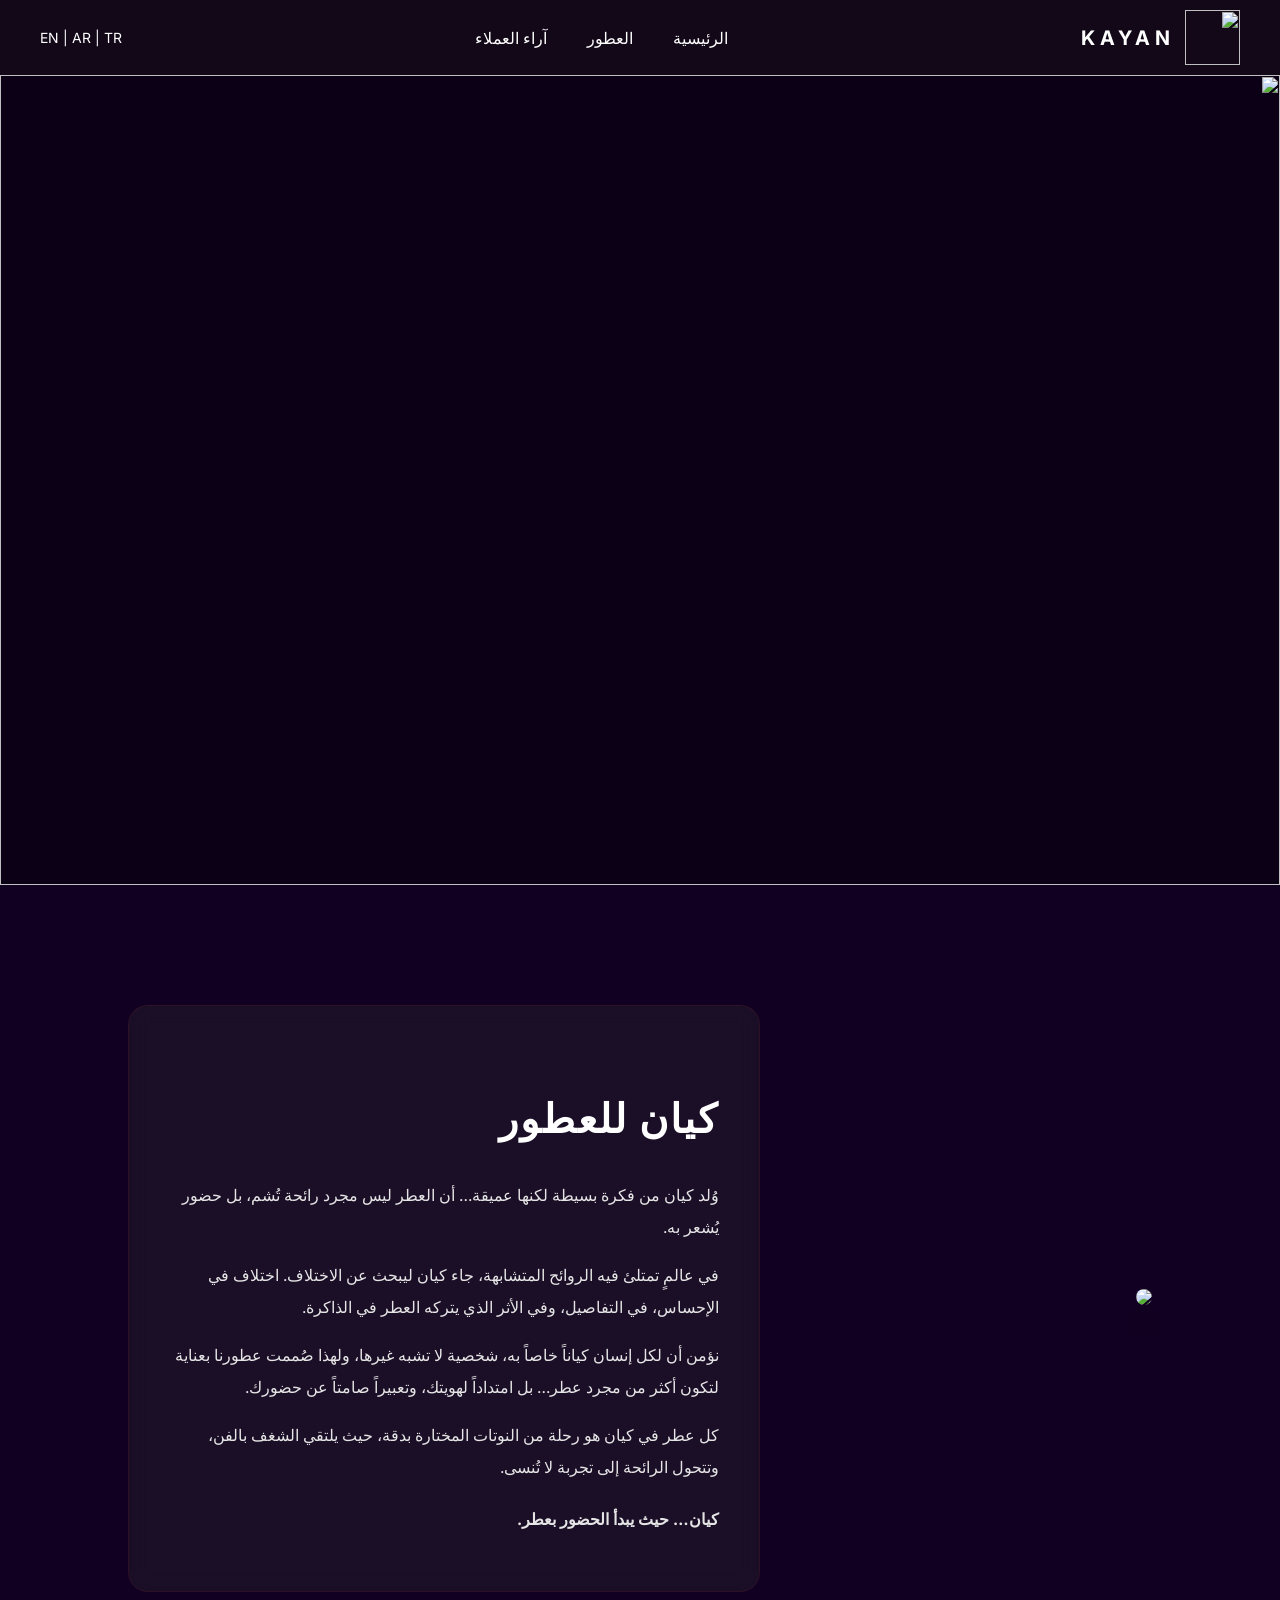
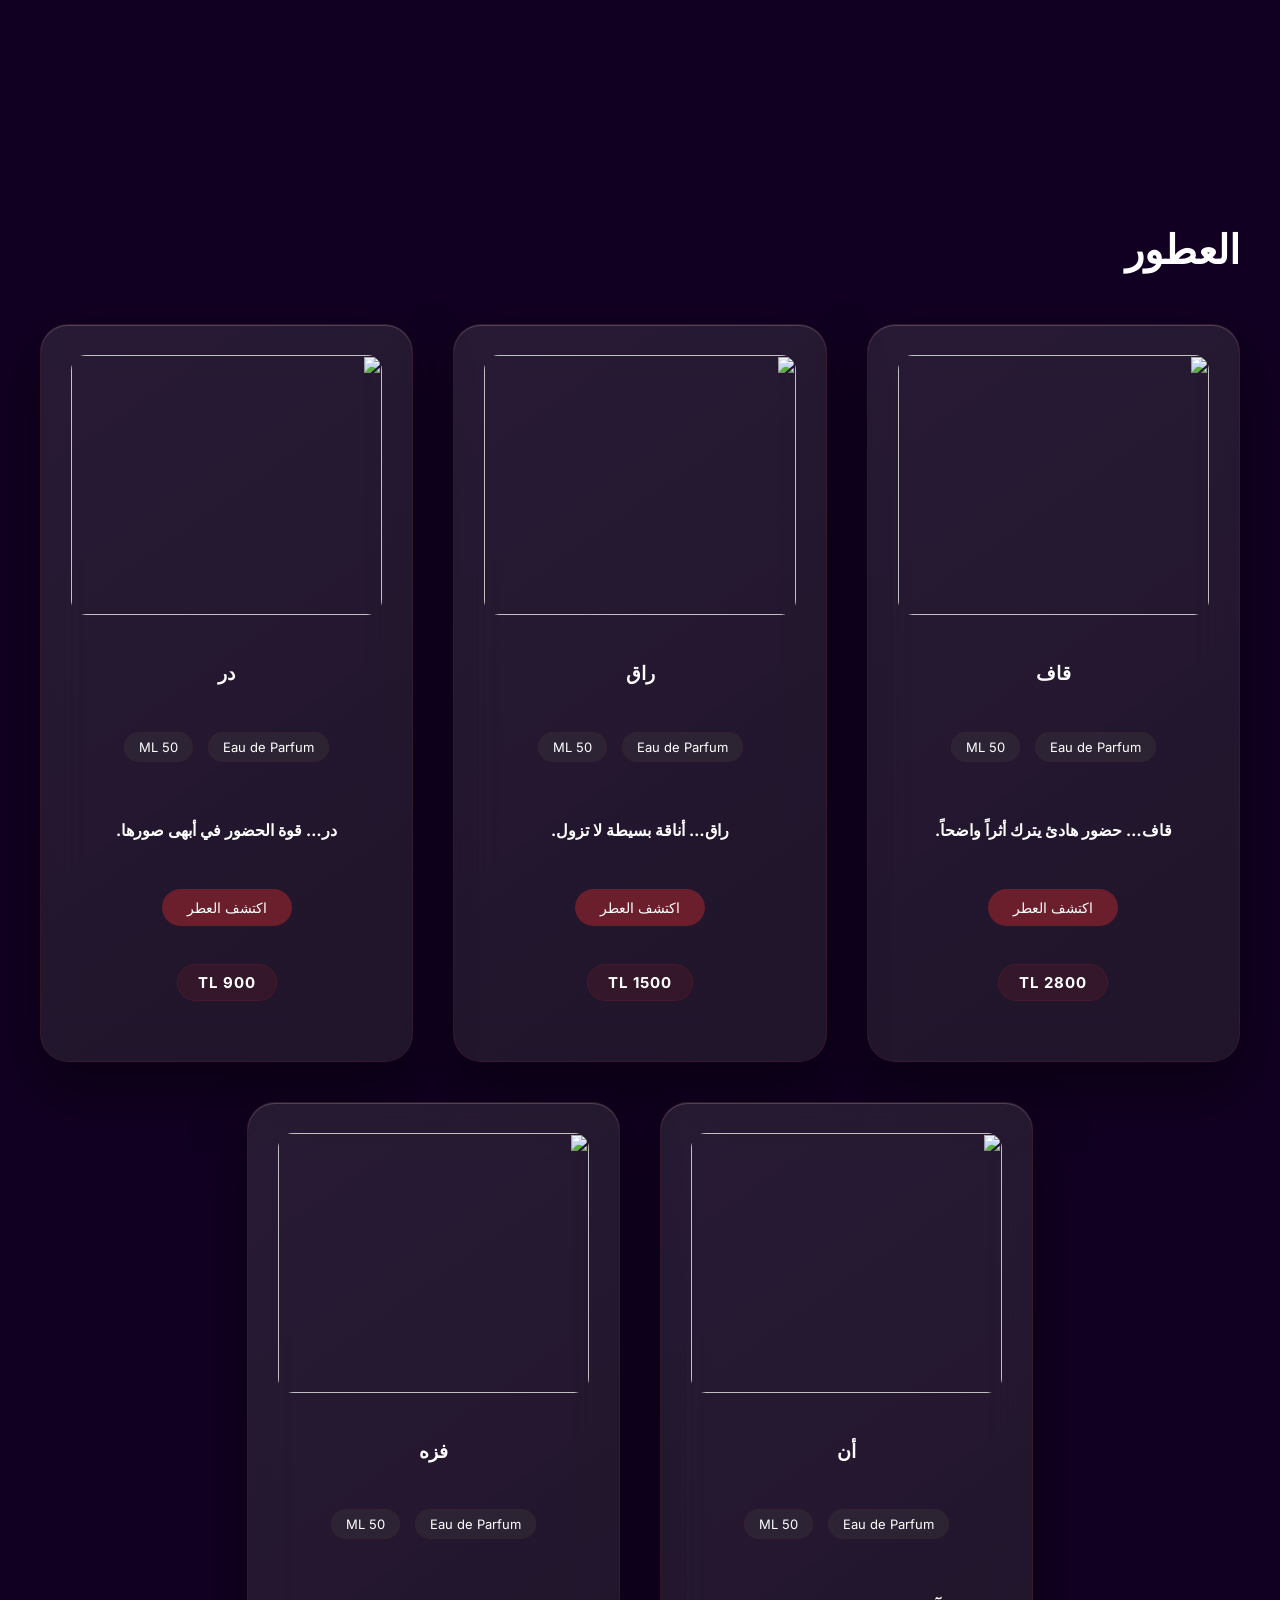
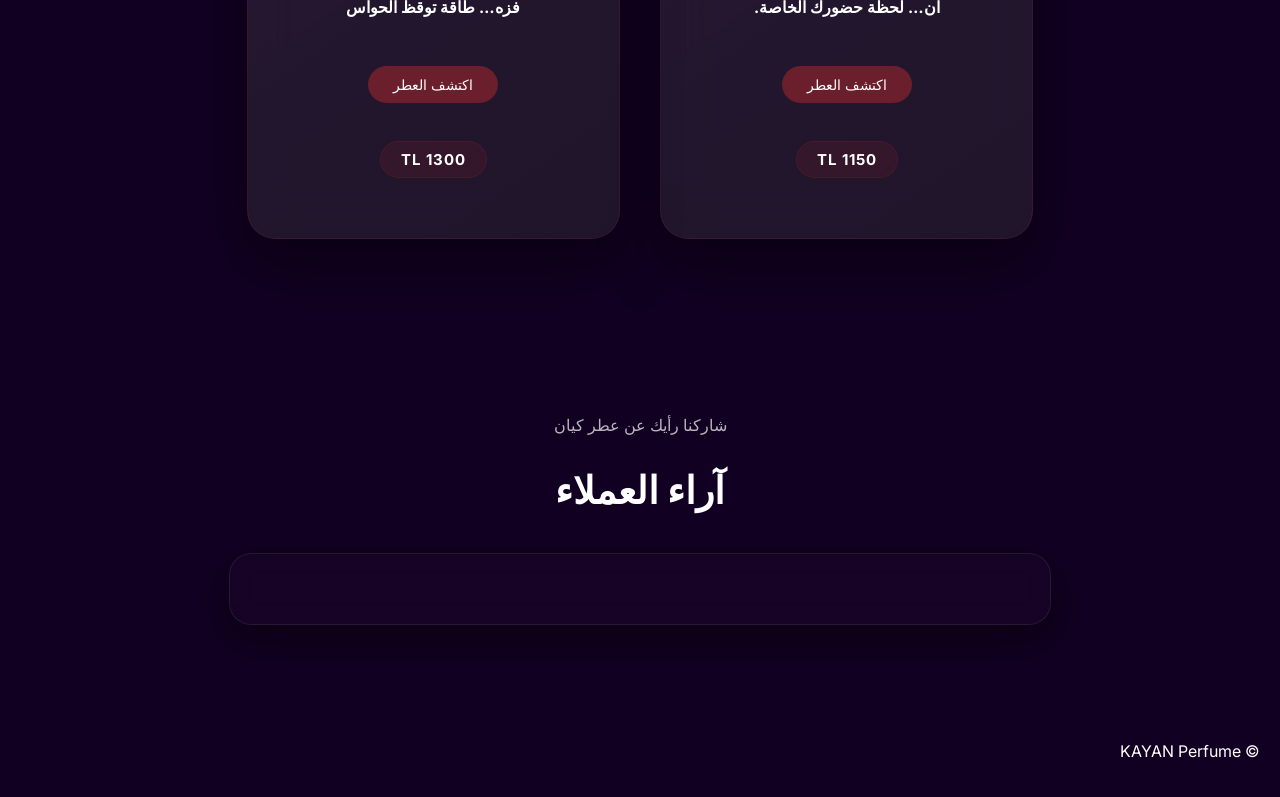
==== index.html @ c241ef5d "Add files via upload" ====
<!DOCTYPE html>
<html lang="ar">
<head>
  <meta charset="UTF-8">
  <title>KAYAN Perfume</title>

  <link rel="stylesheet" href="style.css">
</head>

<body>

  <!-- NAVBAR -->
  <nav class="navbar">
    <div class="logo">
      <img src="images/logo.png" class="logo-img">
      <span>KAYAN</span>
    </div>

    <ul class="nav-links">
      <li><a href="#" data-key="home">الرئيسية</a></li>
      <li><a href="#products" data-key="perfumes">العطور</a></li>
      <li><a href="#reviews" data-key="reviews">آراء العملاء</a></li>
    </ul>

    <div class="lang">
      <span onclick="setLang('en')">EN</span> |
      <span onclick="setLang('ar')">AR</span> |
      <span onclick="setLang('tr')">TR</span>
    </div>
  </nav>

  <!-- HERO -->
  <header class="hero">
    <img src="images/hero.jpg" class="hero-image">
  </header>

  <!-- ABOUT -->
  <section class="about">
    <div class="about-container">
      <div class="about-image">
        <img src="images/hero4.jpg">
      </div>

      <div class="about-text">
        <h2>كيان للعطور</h2>

        <p>
          وُلد كيان من فكرة بسيطة لكنها عميقة…
          أن العطر ليس مجرد رائحة تُشم، بل حضور يُشعر به.
        </p>

        <p>
          في عالمٍ تمتلئ فيه الروائح المتشابهة،
          جاء كيان ليبحث عن الاختلاف.
          اختلاف في الإحساس، في التفاصيل،
          وفي الأثر الذي يتركه العطر في الذاكرة.
        </p>

        <p>
          نؤمن أن لكل إنسان كياناً خاصاً به،
          شخصية لا تشبه غيرها،
          ولهذا صُممت عطورنا بعناية لتكون أكثر من مجرد عطر…
          بل امتداداً لهويتك، وتعبيراً صامتاً عن حضورك.
        </p>

        <p>
          كل عطر في كيان هو رحلة من النوتات المختارة بدقة،
          حيث يلتقي الشغف بالفن،
          وتتحول الرائحة إلى تجربة لا تُنسى.
        </p>

        <p class="about-quote">
          كيان… حيث يبدأ الحضور بعطر.
        </p>
      </div>
    </div>
  </section>

  <!-- PRODUCTS -->
  <section class="products" id="products">
    <h2 data-key="productsTitle">العطور</h2>

    <div class="product-grid">

      <div class="product-card">
        <img src="images/perfume2.jpg">
        <h3>قاف</h3>
      

        <div class="perfume-specs">
          <span>Eau de Parfum</span>
          <span>50 ML</span>
        </div>
        <p class="tagline">قاف… حضور هادئ يترك أثراً واضحاً.</p>
        <a href="qaf.html" class="perfume-btn">اكتشف العطر</a>
        <div class="price">2800 TL</div>
      </div>

      <div class="product-card">
        <img src="images/perfume1.jpg">
        <h3>راق</h3>

        <div class="perfume-specs">
          <span>Eau de Parfum</span>
          <span>50 ML</span>
        </div>
        <p class="tagline">راق… أناقة بسيطة لا تزول.</p>
        <a href="raq.html" class="perfume-btn">اكتشف العطر</a>
        <div class="price">1500 TL</div>
      </div>

      <div class="product-card">
        <img src="images/dur.jpg">
        <h3>در</h3>
       

        <div class="perfume-specs">
          <span>Eau de Parfum</span>
          <span>50 ML</span>
        </div>

        <p class="tagline">در… قوة الحضور في أبهى صورها.</p>
        <a href="dur.html" class="perfume-btn">اكتشف العطر</a>
        <div class="price">900 TL</div>
      </div>

      <div class="product-card">
        <img src="images/AN.jpg">
        <h3>أن</h3>
        

        <div class="perfume-specs">
          <span>Eau de Parfum</span>
          <span>50 ML</span>
        </div>
        <p class="tagline">آن… لحظة حضورك الخاصة.</p>
        <a href="an.html" class="perfume-btn">اكتشف العطر</a>
        <div class="price">1150 TL</div>
      </div>

      <div class="product-card">
        <img src="images/faz.jpg">
        <h3>فزه</h3>
        

        <div class="perfume-specs">
          <span>Eau de Parfum</span>
          <span>50 ML</span>
        </div>
        <p class="tagline">فزه… طاقة توقظ الحواس</p>
        <a href="fazh.html" class="perfume-btn">اكتشف العطر</a>
        <div class="price">1300 TL</div>
      </div>

    </div>
  </section>

  <!-- REVIEWS -->
  <section class="reviews" id="reviews">
    <p style="opacity:0.7;">شاركنا رأيك عن عطر كيان</p>
    <h2 data-key="reviewsTitle">آراء العملاء</h2>

    <div id="cusdis_thread"
      data-host="https://cusdis.com"
      data-app-id="c2458de2-b516-40a4-8d03-b02d24ebe432"
      data-page-id="kayan"
      data-page-url="kayan-perfume"
      data-page-title="KAYAN Perfume"
      data-theme="dark">
    </div>
  </section>

  <!-- FOOTER -->
  <footer>
    <p>© KAYAN Perfume</p>
  </footer>

  <script async defer src="https://cusdis.com/js/cusdis.es.js"></script>
  <script src="script.js"></script>
</body>
</html>
---- style.css ----
@import url('https://fonts.googleapis.com/css2?family=Cormorant+Garamond:wght@400;600&family=Inter:wght@300;400&display=swap');
html{
direction:rtl;
}



body{
margin:0;
font-family:'Inter',sans-serif;
background:#120022;
color:white;
/* margin:0;
font-family:'Inter',sans-serif;
background:#120022;
text-align:center;
position:relative;
z-index:1;
background: linear-gradient(180deg,#0a0014,#120022);
color:white; */
}




/* SECTION */

section{
padding:120px 0;
}

/* HERO */

.hero{
  width:100%;
  height:90vh;
  overflow:hidden;
  position:relative;
}

.hero-image{
width:100%;
height:100%;
object-fit:cover;
display:block;
position:relative;
z-index:0;
}


.hero::before{
content:"";
position:absolute;
top:0;
left:0;
width:100%;
height:100%;
background:rgba(0,0,0,0.35);
z-index:1;
pointer-events:none;
}

.hero *{
position:relative;
z-index:2;
}

.hero h1{
font-size:70px;
letter-spacing:8px;
text-shadow:0 0 30px rgba(255,255,255,0.3);
}




.hero-text{

position:absolute;

top:50%;
left:50%;

transform:translate(-50%,-50%);

text-align:center;

color:white;

z-index:5;

background:rgba(0,0,0,0.3);

padding:30px 40px;

border-radius:10px;

}




.about-image img{
filter: brightness(1);
opacity:1;
}

/* BUTTON */

.order-btn{

display:block;

width:100%;

margin-top:30px;

padding:16px 0;

background:#6b1e2b;

color:white;

text-decoration:none;

text-align:center;

font-size:14px;

letter-spacing:2px;

border:none;

border-radius:4px;

transition:0.3s;

}

.order-btn:hover{

background:#8b2d3c;

}


/* NAVBAR */

.navbar{
display:flex;
justify-content:space-between;
align-items:center;
padding:10px 40px;
background:#120818;
}

.logo{
display:flex;
align-items:center;
gap:10px;
font-size:20px;
letter-spacing:5px;
font-weight:bold;
}

.logo-img{
width:55px;
height:55px;
object-fit:contain;
animation: logoGlow 3s ease-in-out infinite;
}

@keyframes logoGlow{
0%{filter: drop-shadow(0 0 5px rgba(255,255,255,0.3));}
50%{filter: drop-shadow(0 0 20px rgba(255,255,255,0.9));}
100%{filter: drop-shadow(0 0 5px rgba(255,255,255,0.3));}
}

.logo-img:hover{
transform:scale(1.1);
filter: drop-shadow(0 0 15px rgba(255,255,255,0.9));
}

.nav-links{
display:flex;
gap:40px;
list-style:none;
margin:0;
padding:0;
flex:1;
justify-content:center;
}

.nav-links a{
text-decoration:none;
color:white;
transition:0.3s;
}

.nav-links a:hover{
color:#8b2d3c;
}

.lang{
color:white;
font-size:14px;
cursor:pointer;
}

/* PRODUCTS */

.products{
padding:80px 40px;
background:#120022;
}

.products h2{
font-size:40px;
margin-bottom:50px;
}

.product-grid{
display:grid;
grid-template-columns: repeat(6, 1fr);
gap:40px;
max-width:1200px;
margin:auto;
align-items:start;
}

.product-card:nth-child(1){
grid-column: 1 / span 2;
}

.product-card:nth-child(2){
grid-column: 3 / span 2;
}

.product-card:nth-child(3){
grid-column: 5 / span 2;
}

.product-card:nth-child(4){
grid-column: 2 / span 2;
}

.product-card:nth-child(5){
grid-column: 4 / span 2;
}



/* FOR MOBILE PHONES */


@media (max-width: 992px){
.product-grid{
grid-template-columns: repeat(2, 1fr);
}

.product-card:nth-child(1),
.product-card:nth-child(2),
.product-card:nth-child(3),
.product-card:nth-child(4),
.product-card:nth-child(5){
grid-column: auto;
}
}

@media (max-width: 600px){
.product-grid{
grid-template-columns: 1fr;
}
}




.product-card{
background: linear-gradient(
145deg,
rgba(130,130,130,0.20),
rgba(60,60,60,0.34)
);
backdrop-filter: blur(25px);
border:1px solid rgba(107,30,43,0.28);
padding:30px;
border-radius:28px;
text-align:center;
transition:0.4s;
display:flex;
flex-direction:column;
align-items:center;
justify-content:space-between;
gap:18px;
min-height:620px;
box-shadow: 
0 25px 60px rgba(0,0,0,0.45),
inset 0 1px 0 rgba(255,255,255,0.18);
}

.product-card img{
width:100%;
height:260px;
object-fit:cover;
border-radius:15px;
margin-bottom:10px;
transition:0.4s;
}

.product-card:hover{
transform:translateY(-10px) scale(1.02);
box-shadow:
0 20px 40px rgba(0,0,0,0.6),
0 0 30px rgba(107,30,43,0.20);
}

.product-card:hover img{
transform:scale(1.05);
}

/* NOTES */

.notes{
text-align:right;
font-size:14px;
line-height:1.8;
opacity:0.9;
margin-top:10px;
width:100%;
}

.description{
text-align:right;
font-size:14px;
line-height:1.8;
opacity:0.85;
margin-top:10px;
width:100%;
}

/* PERFUME PAGE */

.perfume-text{

max-width:520px;

text-align:right;

background:#3a3a3a;

padding:50px;

border-radius:12px;

border:1px solid rgba(255,255,255,0.05);

}

.perfume-text h1{
font-family:'Cormorant Garamond',serif;
font-size:42px;
letter-spacing:2px;
}



.perfume-page{
display:flex;
align-items:center;
justify-content:center;
gap:80px;
padding:100px 10%;
flex-wrap:wrap;
}

.perfume-image{
width:320px;
border-radius:20px;
}

.perfume-info{
max-width:500px;
text-align:right;
}

.perfume-details{

background: rgba(40,40,40,0.35);

backdrop-filter: blur(10px);

padding:40px;

border-radius:20px;

border:1px solid rgba(255,255,255,0.08);

}

/* NOTES SECTION */

.notes-section{
padding:80px 40px;
background:#120818;
}

.notes-section h2{
font-size:40px;
margin-bottom:50px;
}

.notes-container{
display:flex;
gap:40px;
justify-content:center;
flex-wrap:wrap;
}

.note-card{
background:#1b0c24;
padding:30px;
border-radius:20px;
width:420px;
text-align:right;
line-height:1.8;
box-shadow:0 20px 40px rgba(0,0,0,0.6);
}

.note-card h3{
font-size:28px;
margin-bottom:20px;
}

/* REVIEWS */

.reviews{
padding:80px 40px;
background:#120022;
text-align:center;
}

.reviews h2{
font-size:38px;
margin-bottom:40px;
}




/* صندوق التعليقات */
#cusdis_thread{
max-width:750px;
margin:auto;
background:rgba(25,5,40,0.65);
padding:35px;
border-radius:22px;
border:1px solid rgba(255,255,255,0.08);
box-shadow:0 15px 40px rgba(0,0,0,0.45);
backdrop-filter:blur(12px);
}

/* الاسم */
.cusdis-comment-author{
font-weight:600;
color:#ffffff;
font-size:16px;
}

/* نص التعليق */
.cusdis-comment-content{
color:#e8dff5;
line-height:1.7;
}

/* حقل الكتابة */
#cusdis_thread input,
#cusdis_thread textarea{
background:rgba(0,0,0,0.35) !important;
color:white !important;
border:1px solid rgba(255,255,255,0.15) !important;
border-radius:10px !important;
padding:12px !important;
}

/* زر التعليق */
#cusdis_thread button{
background:#6b1e2b !important;
color:white !important;
border:none !important;
border-radius:12px !important;
padding:10px 20px !important;
transition:0.3s;
}

#cusdis_thread button:hover{
background:#8b2d3c !important;
}


/* REVIEW CARDS */

.cusdis-comment{
background: rgba(25,5,40,0.65) !important;
border:1px solid rgba(255,255,255,0.08) !important;
border-radius:18px !important;
padding:18px !important;
margin-bottom:16px !important;
box-shadow:0 10px 25px rgba(0,0,0,0.35) !important;
transition:0.3s;
}

.cusdis-comment:hover{
transform:translateY(-3px);
box-shadow:0 18px 35px rgba(0,0,0,0.45);
}

.cusdis-comment-author{
font-weight:600 !important;
color:#ffffff !important;
font-size:16px !important;
margin-bottom:6px;
}

.cusdis-comment-content{
color:#e9e2f2 !important;
line-height:1.6;
font-size:15px;
}

#cusdis_thread{
max-width:750px;
margin:auto;
}

.cusdis-comment-content{
color:#e9e2f2 !important;
line-height:1.6;
font-size:15px;
}

/* النجوم */
.cusdis-comment-content::first-line{
color:#ffd700;
font-size:18px;
letter-spacing:2px;
}


.cusdis-comment{
background:rgba(25,5,40,0.65) !important;
border-radius:18px !important;
padding:18px !important;
margin-bottom:16px !important;
box-shadow:0 10px 25px rgba(0,0,0,0.35) !important;
}

.cusdis-comment:hover{
transform:translateY(-3px);
}
/* FOOTER */

footer{
padding:20px;
background:#120022;
}




.perfume-btn{

display:inline-block;
margin-top:15px;
padding:10px 25px;

background:#6b1e2b;
color:white;

text-decoration:none;
border-radius:25px;

font-size:14px;
transition:0.3s;

}

.perfume-btn:hover{

background:#8b2d3c;
transform:scale(1.05);

}



:root{

--main-purple:#4b1d63;
--dark-purple:#2a0c3b;

--burgundy:#6b1e2b;
--soft-burgundy:#8b2d3c;

--dark-gray:#3a3a3a;
--light-gray:#9a9a9a;

}


body::before{

content:"";
position:fixed;

top:0;
left:0;
width:100%;
height:100%;

background-image:url("images/pattern.png");
background-size:350px;
background-repeat:repeat;

opacity:0.04;

pointer-events:none;
z-index:0;

}


/* PERFUMES SEPRATED PAGE : */

.perfume-page{
padding:80px 10%;
}

.perfume-container{
display:flex;
align-items:center;
justify-content:space-between;
gap:60px;

background: linear-gradient(
145deg,
rgba(95,95,95,0.20),
rgba(35,35,35,0.36)
);
backdrop-filter: blur(20px);
border: 1px solid rgba(107,30,43,0.24);
border-radius: 28px;
padding: 40px;
box-shadow: 0 30px 80px rgba(0,0,0,0.55);
}

.perfume-text{
max-width:500px;
}

.perfume-text h1{

font-size:42px;

margin-bottom:10px;

letter-spacing:2px;
}

.perfume-text h3{
margin-top:20px;
color:#e6e6e6;
}

.perfume-text ul{
line-height:2;
color:#cfcfcf;
}

.perfume-text p{
line-height:1.9;

color:#d7d7d7;
}

.tagline{
margin-top:15px;
font-weight:bold;
}

.perfume-image-box img{
width:350px;
border-radius:20px;
box-shadow:0 20px 40px rgba(0,0,0,0.6);
}





.perfume-text{

background: rgba(58,58,58,0.32);

padding:40px;

border-radius:20px;

border:1px solid rgba(107,30,43,0.22);

backdrop-filter: blur(10px);

}








/* ABOUT SECTION  */


.about{

padding:120px 10%;
background:#120022;

}

.about-container{

display:flex;
align-items:center;
justify-content:space-between;

gap:80px;

flex-wrap:wrap;

}

.about-image img{

width:350px;

border-radius:20px;

box-shadow:0 25px 50px rgba(0,0,0,0.7);

}

.about-text{

max-width:550px;

text-align:right;

line-height:2;

background:rgba(58,58,58,0.24);

padding:40px;

border-radius:20px;

border:1px solid rgba(107,30,43,0.22);

backdrop-filter:blur(10px);

}

.about-text h2{

font-size:40px;

margin-bottom:20px;

letter-spacing:2px;

}

.about-text p{

color:#e5e5e5;

font-size:16px;

}

.about-quote{

margin-top:20px;

font-weight:bold;

font-size:18px;

color:#8b2d3c;

}

.about-image img{
transition:0.5s;
}

.about-image img:hover{
transform:scale(1.05);
}



/* edu perfumes */


.perfume-specs{

display:flex;

gap:15px;

margin:10px 0 25px 0;

}

.perfume-specs span{

background:rgba(60,60,60,0.35);

padding:6px 14px;

border-radius:20px;

font-size:13px;

border:1px solid rgba(107,30,43,0.18);

}

.price{

font-size:24px;

margin:15px 0 30px 0;

font-weight:bold;

color:#e6e6e6;

letter-spacing:2px;

}




/* inside the pages for the two perfumes */

.perfume-meta{

display:flex;
gap:10px;
margin:10px 0;

}

.perfume-meta span{

background:rgba(70,70,70,0.35);

padding:6px 14px;

border-radius:20px;

font-size:12px;

border:1px solid rgba(107,30,43,0.18);

}

.price{
font-size:15px;
font-weight:bold;
margin-top:20px;
letter-spacing:1px;

background:rgba(107,30,43,0.25);
border:1px solid rgba(107,30,43,0.35);

display:inline-block;
padding:8px 20px;
border-radius:25px;

color:white;
}
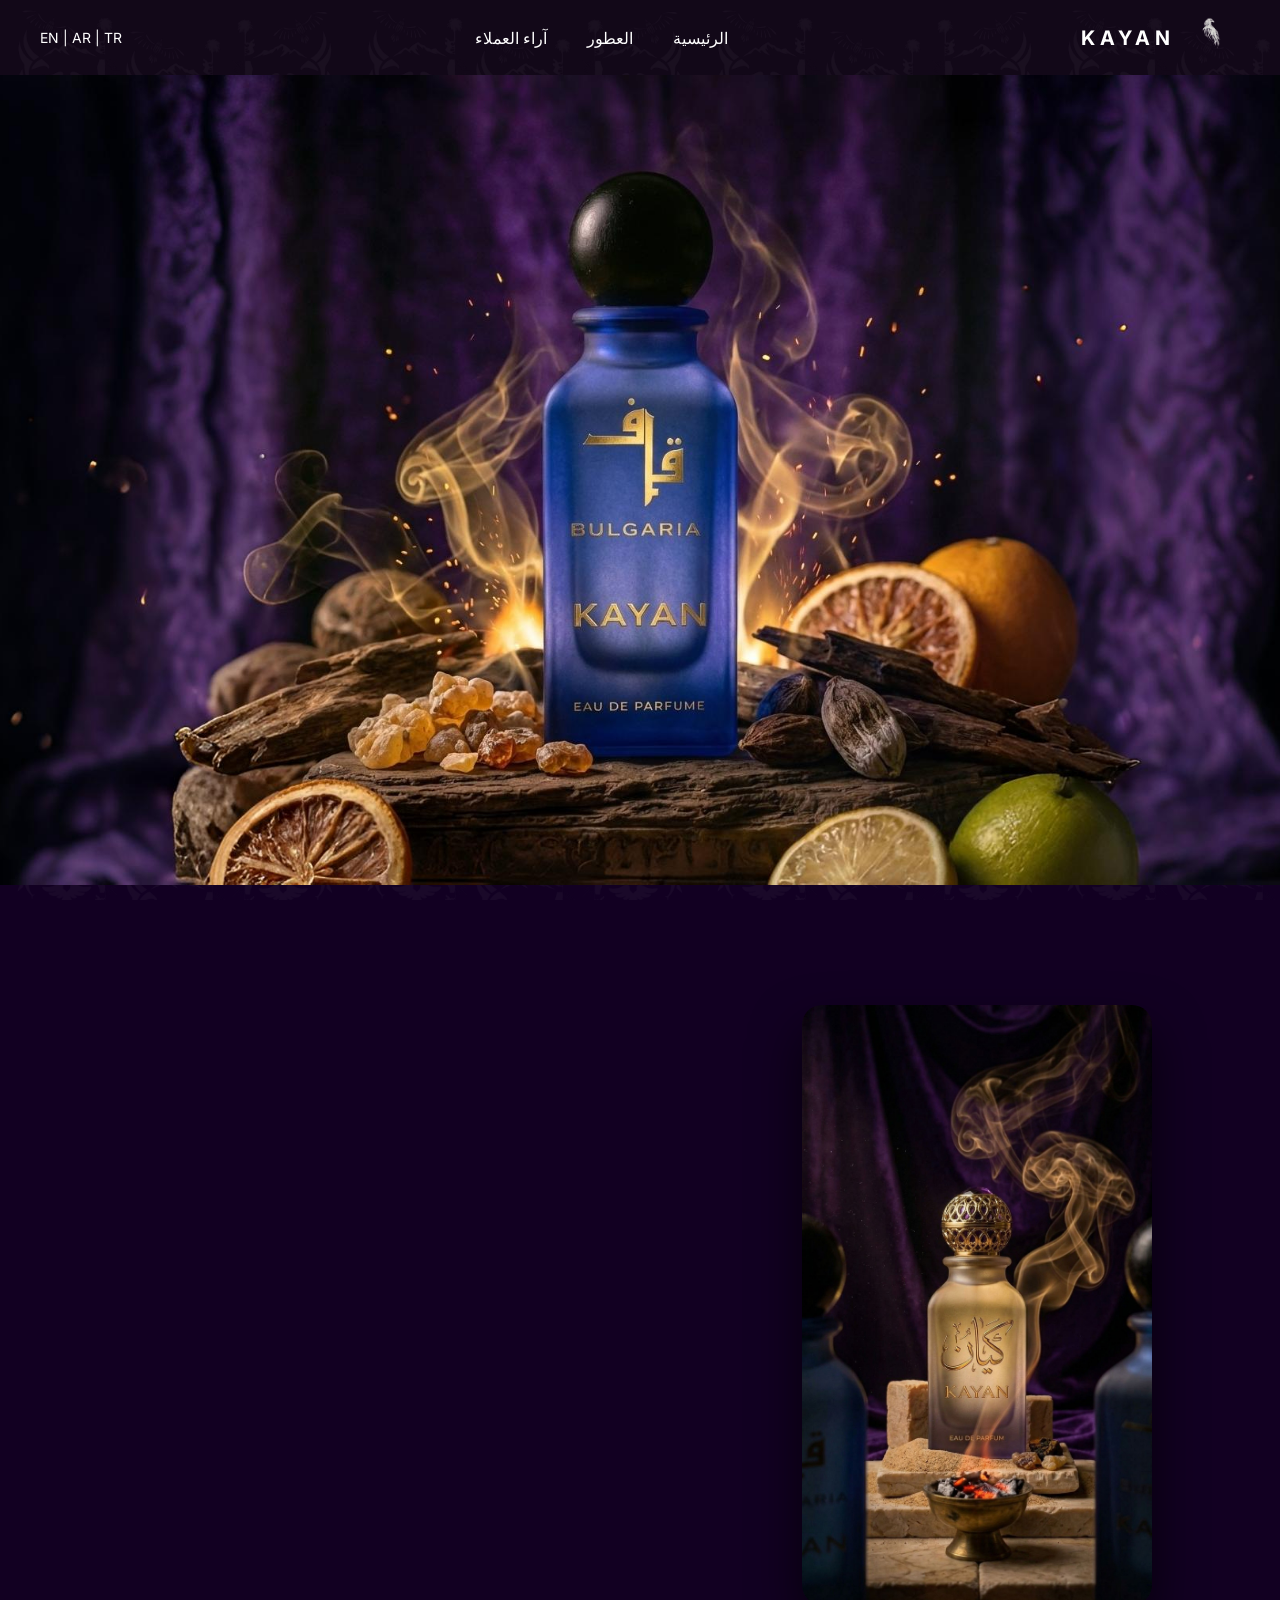
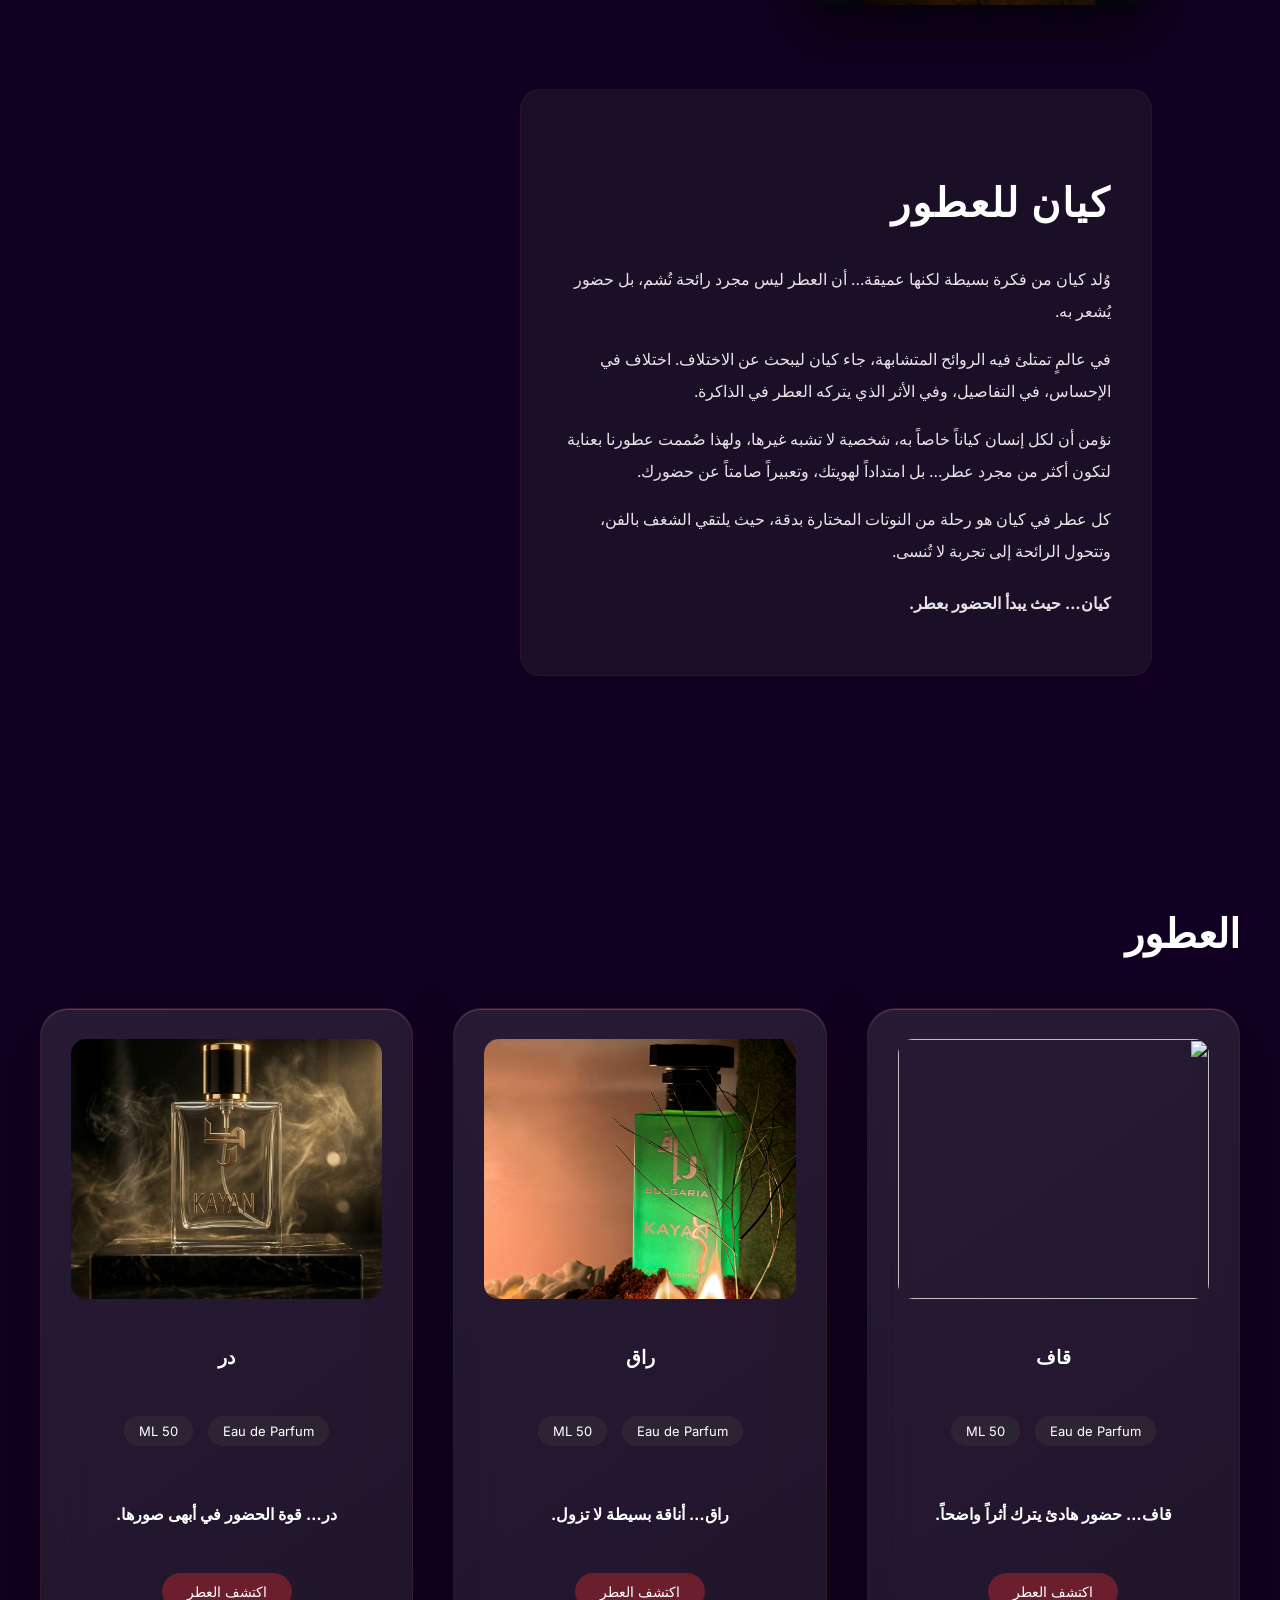
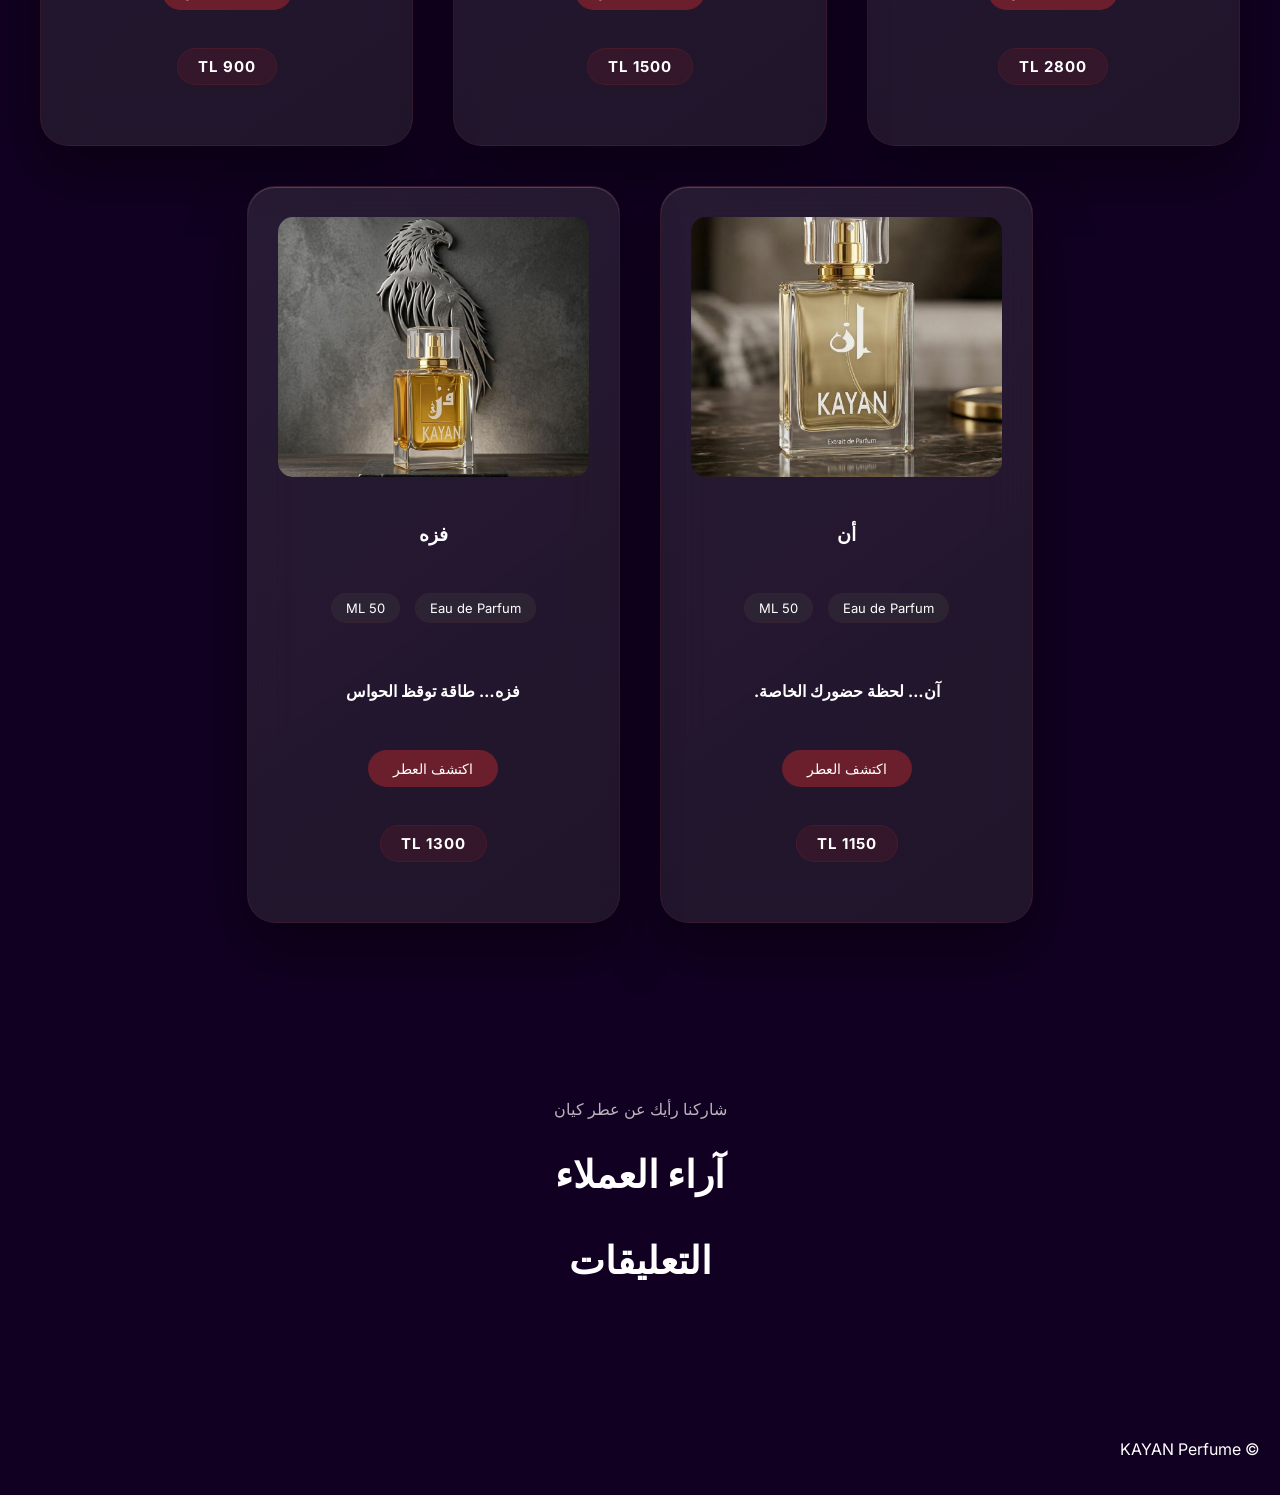
==== commit 5677c50f: "Update index.html add comments system" ====
--- a/index.html
+++ b/index.html
@@ -160,14 +160,23 @@
     <p style="opacity:0.7;">شاركنا رأيك عن عطر كيان</p>
     <h2 data-key="reviewsTitle">آراء العملاء</h2>
 
-    <div id="cusdis_thread"
-      data-host="https://cusdis.com"
-      data-app-id="c2458de2-b516-40a4-8d03-b02d24ebe432"
-      data-page-id="kayan"
-      data-page-url="kayan-perfume"
-      data-page-title="KAYAN Perfume"
-      data-theme="dark">
-    </div>
+ <h2>التعليقات</h2>
+
+<script src="https://giscus.app/client.js"
+        data-repo="yasminyasir1/kayan-perfume"
+        data-repo-id="R_kgDORlpjHg"
+        data-category="General"
+        data-category-id="DIC_kwDORlpjHs4C4Q-v"
+        data-mapping="pathname"
+        data-strict="0"
+        data-reactions-enabled="1"
+        data-emit-metadata="0"
+        data-input-position="bottom"
+        data-theme="dark"
+        data-lang="ar"
+        crossorigin="anonymous"
+        async>
+</script>
   </section>
 
   <!-- FOOTER -->
@@ -178,4 +187,5 @@
   <script async defer src="https://cusdis.com/js/cusdis.es.js"></script>
   <script src="script.js"></script>
 </body>
-</html>+
+</html>
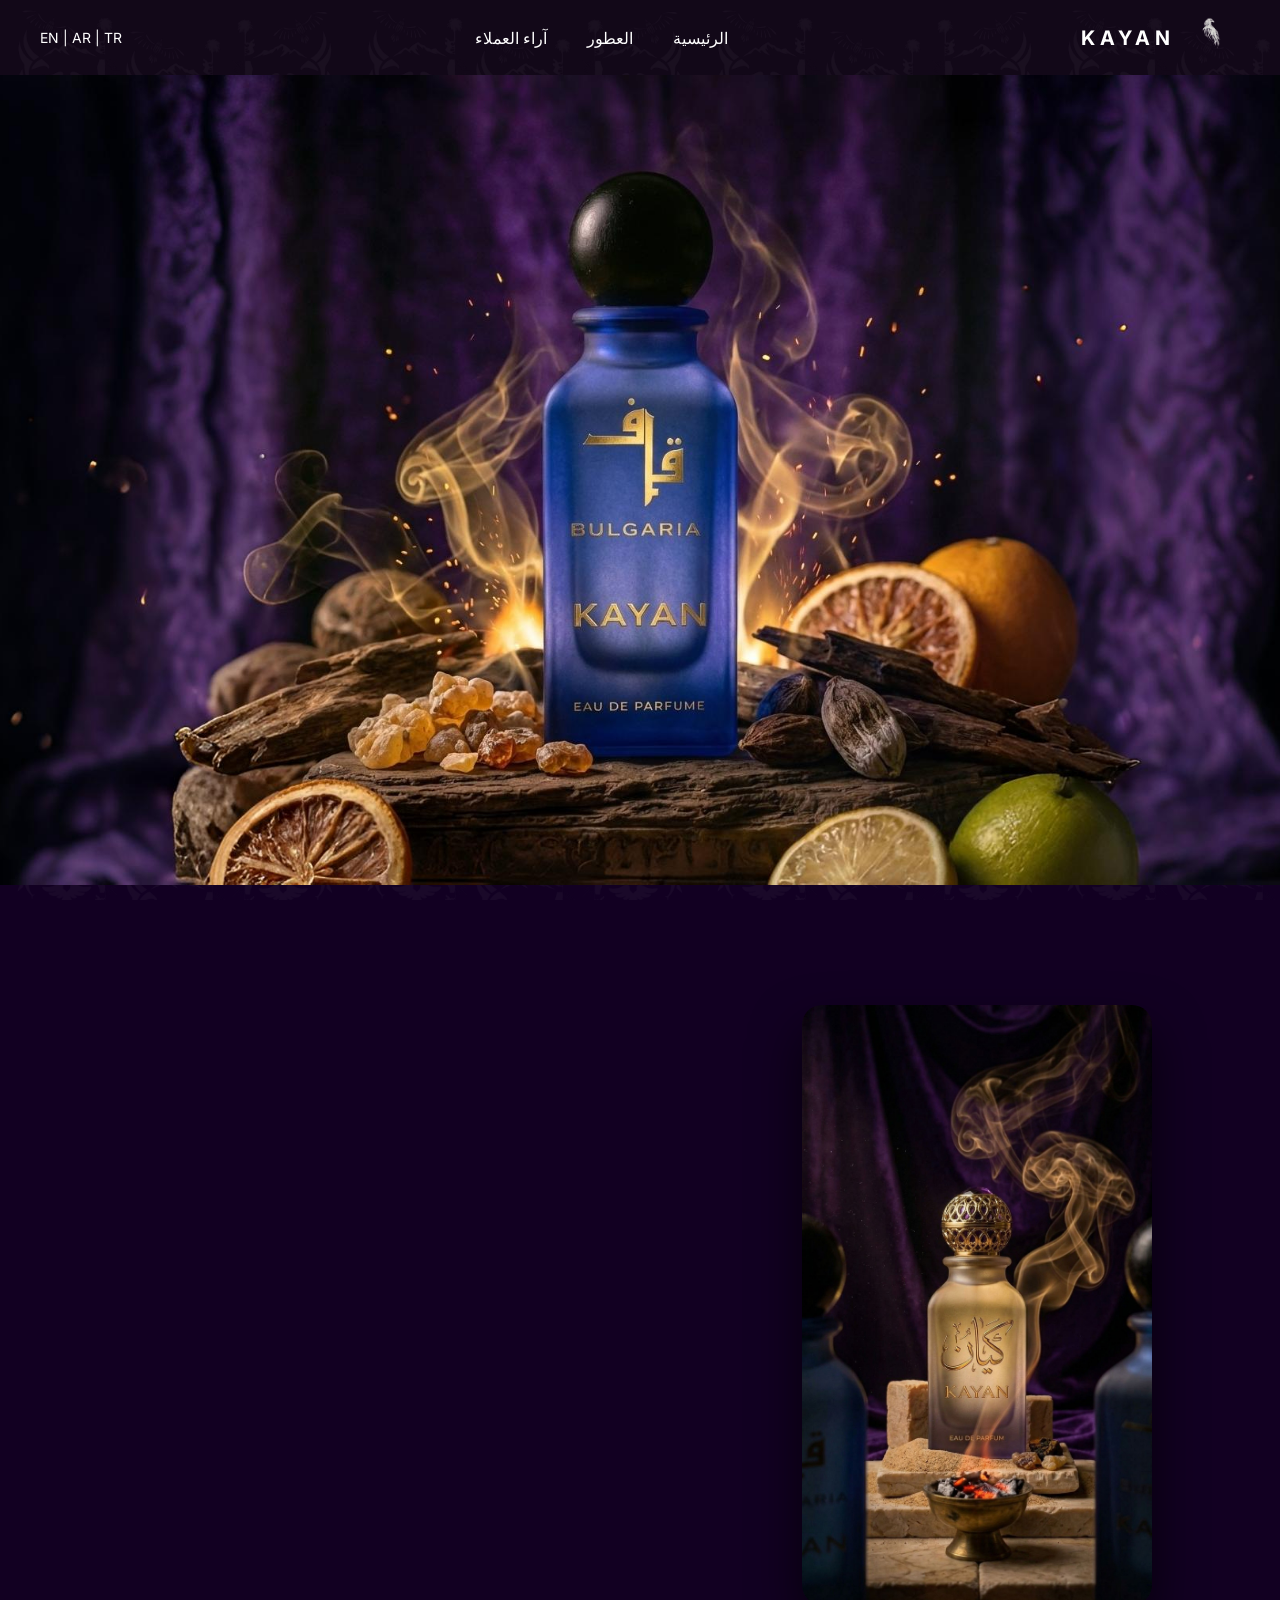
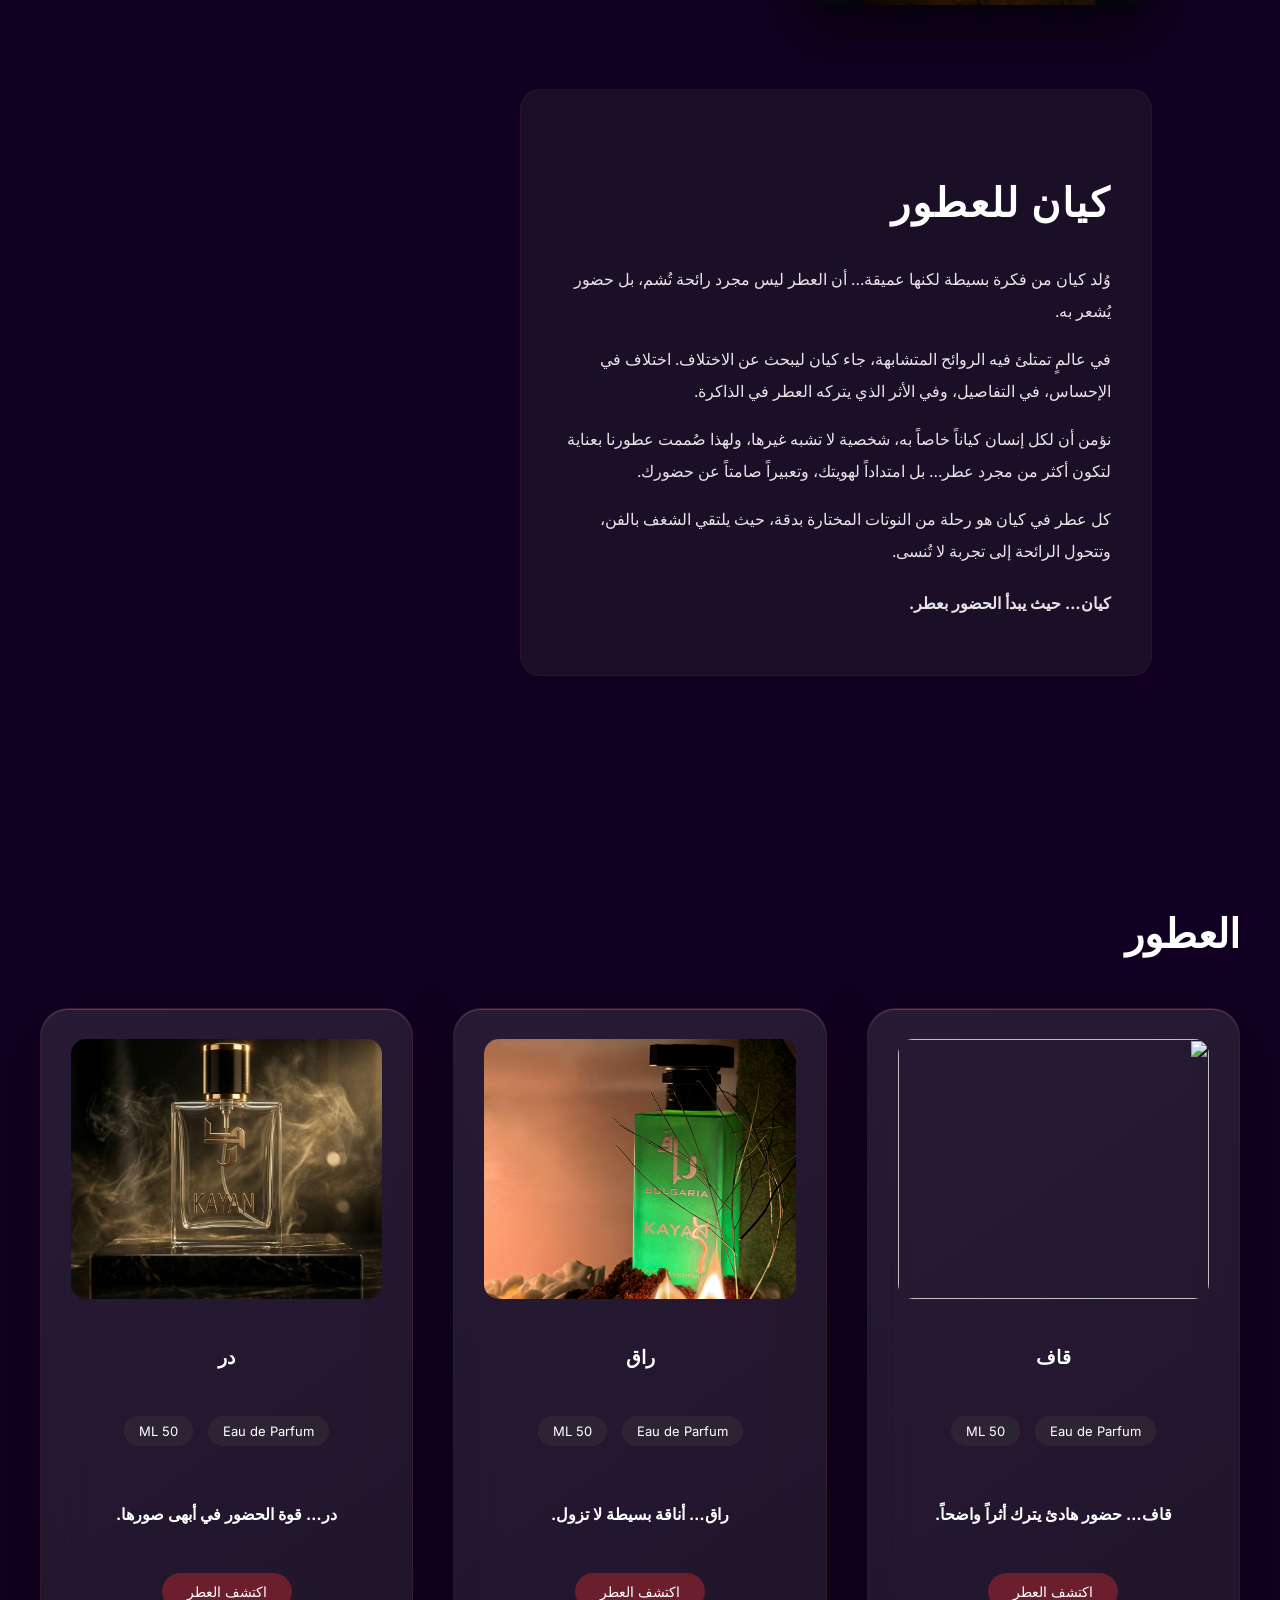
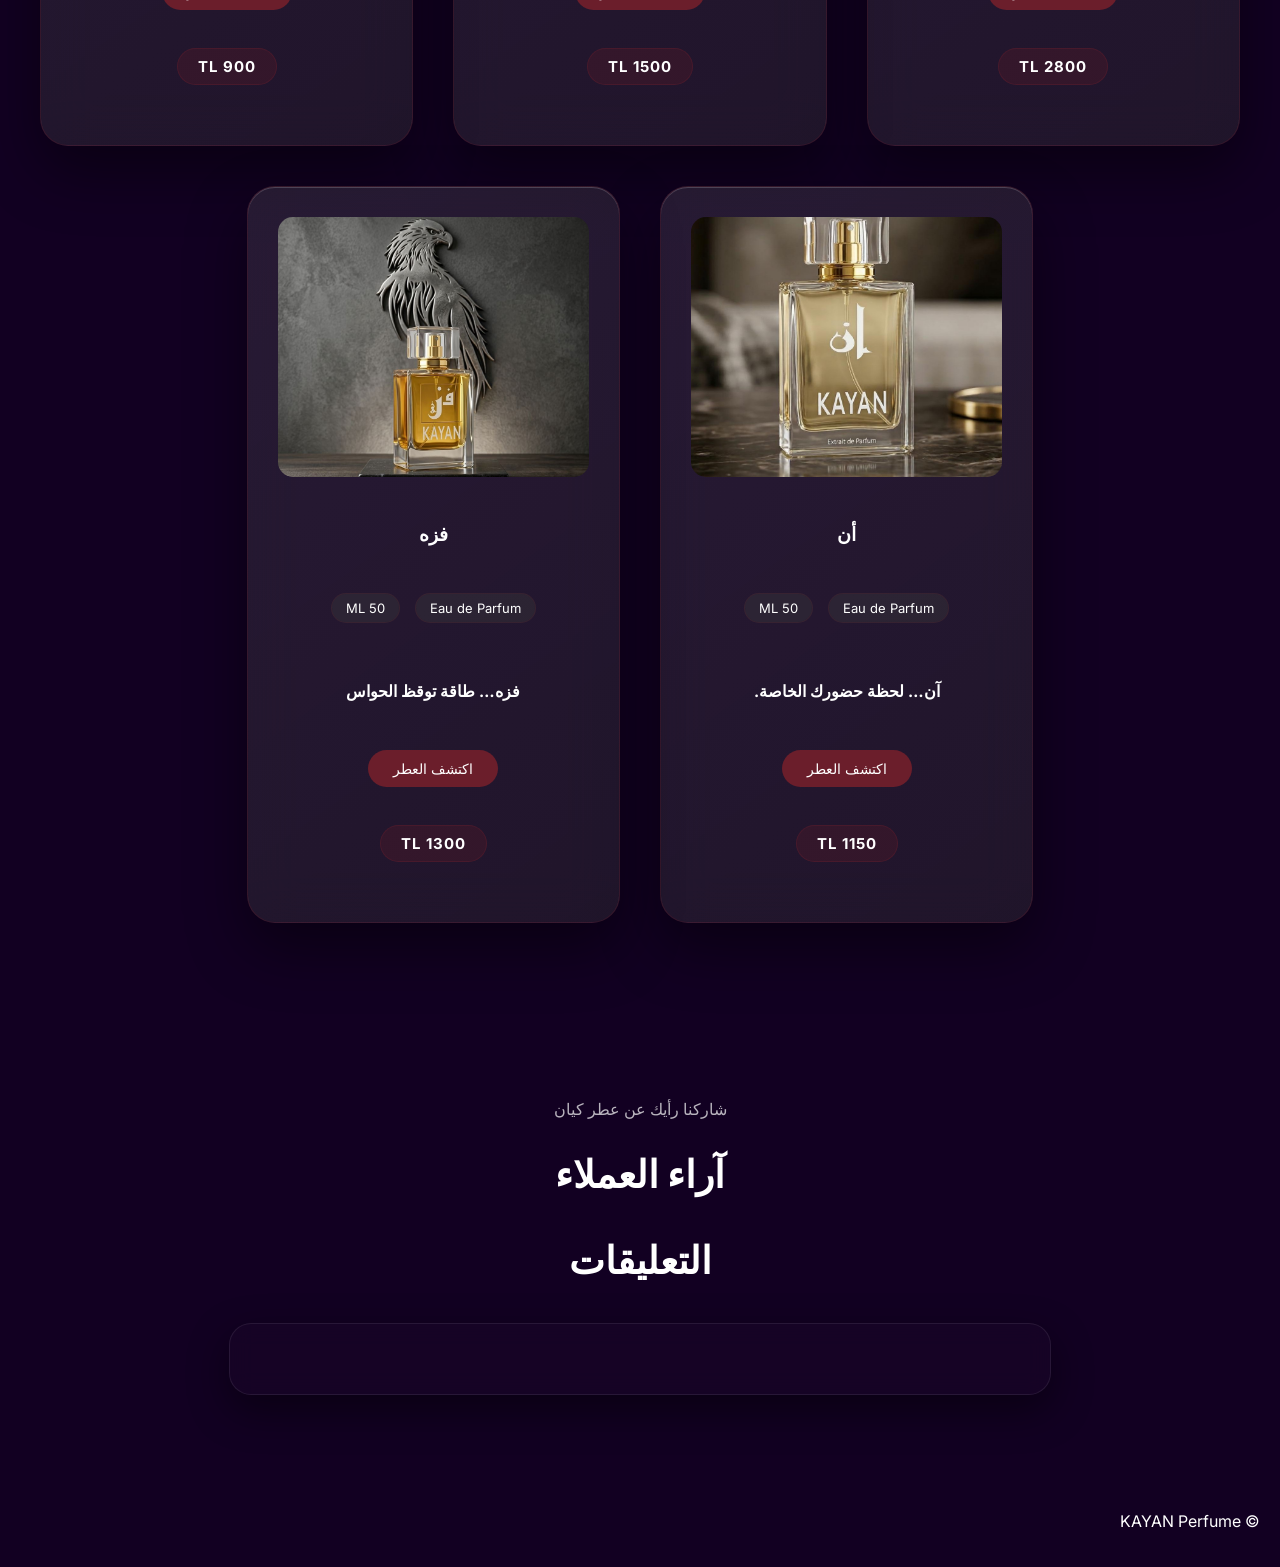
==== commit e23bd58f: "Update index.html again" ====
--- a/index.html
+++ b/index.html
@@ -162,21 +162,14 @@
 
  <h2>التعليقات</h2>
 
-<script src="https://giscus.app/client.js"
-        data-repo="yasminyasir1/kayan-perfume"
-        data-repo-id="R_kgDORlpjHg"
-        data-category="General"
-        data-category-id="DIC_kwDORlpjHs4C4Q-v"
-        data-mapping="pathname"
-        data-strict="0"
-        data-reactions-enabled="1"
-        data-emit-metadata="0"
-        data-input-position="bottom"
-        data-theme="dark"
-        data-lang="ar"
-        crossorigin="anonymous"
-        async>
-</script>
+<div id="cusdis_thread"
+      data-host="https://cusdis.com"
+      data-app-id="c2458de2-b516-40a4-8d03-b02d24ebe432"
+      data-page-id="kayan"
+      data-page-url="kayan-perfume"
+      data-page-title="KAYAN Perfume"
+      data-theme="dark">
+    </div>
   </section>
 
   <!-- FOOTER -->
@@ -189,3 +182,4 @@
 </body>
 
 </html>
+
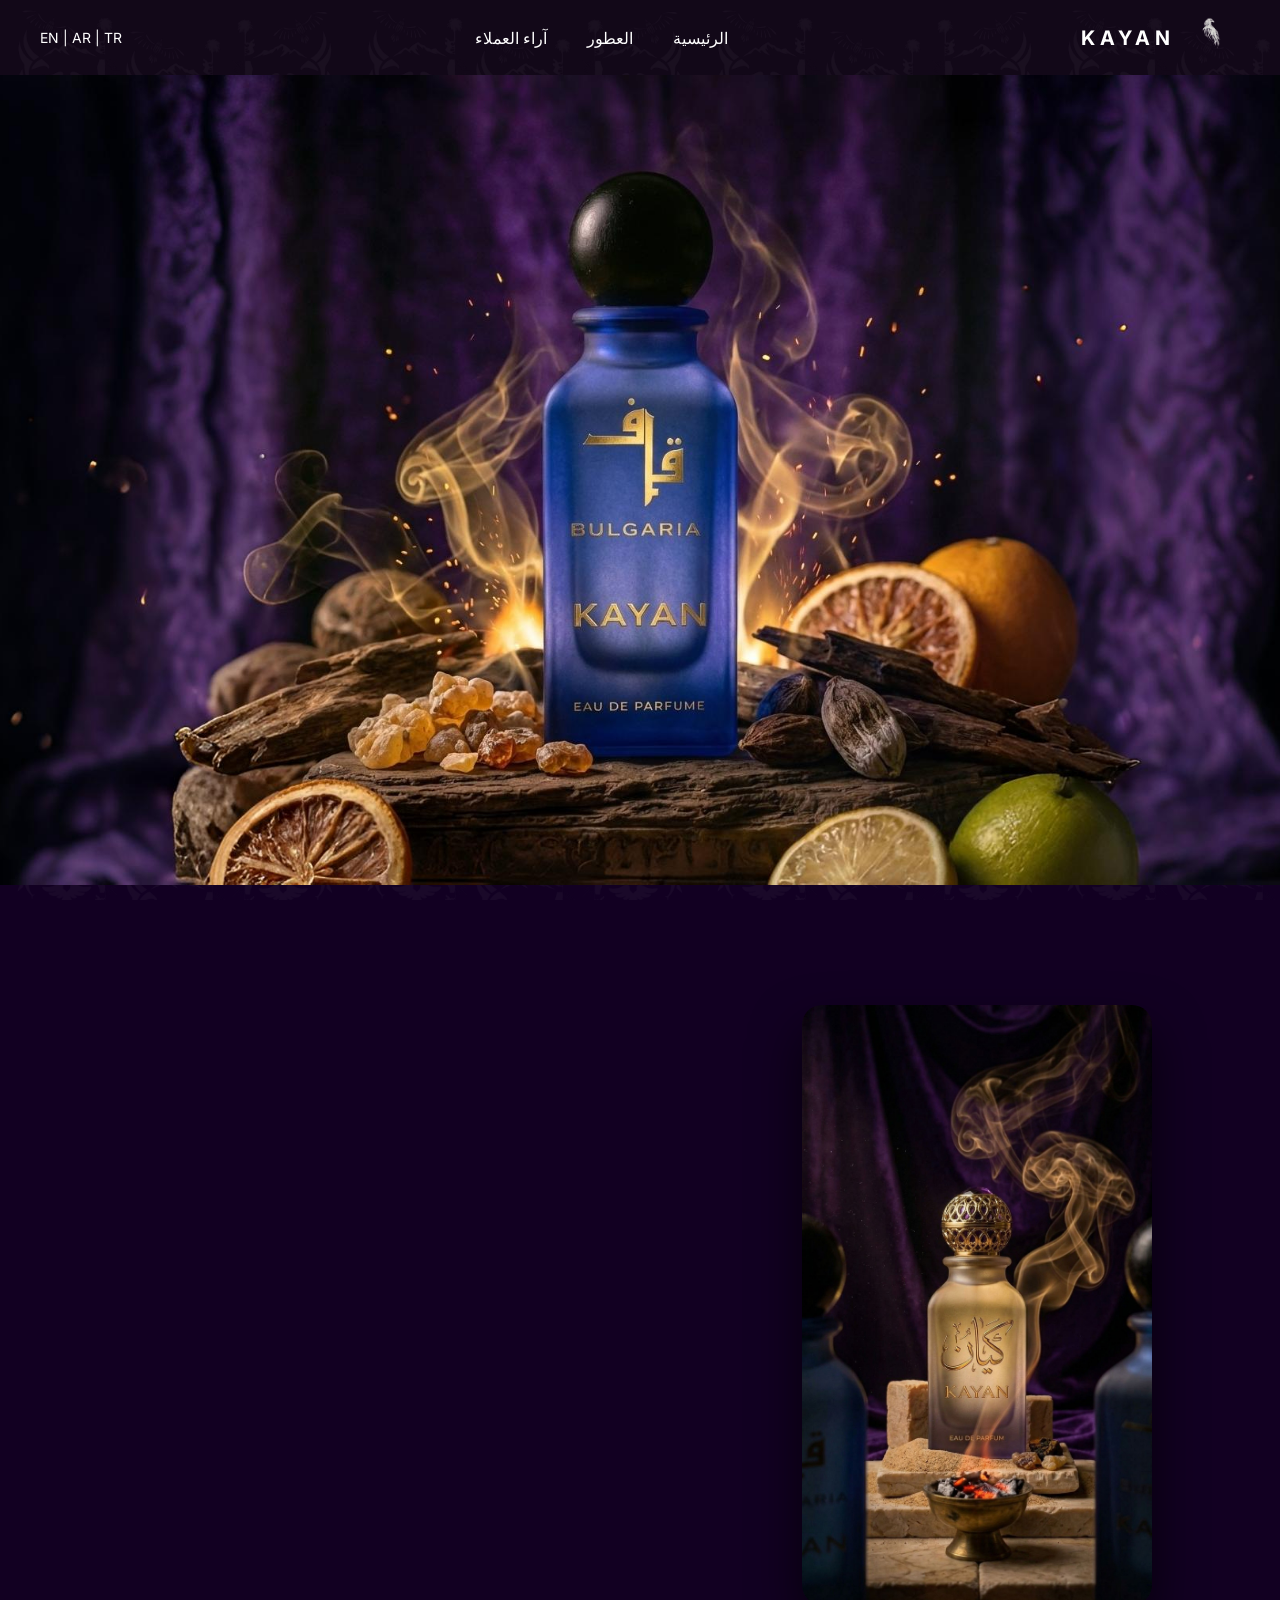
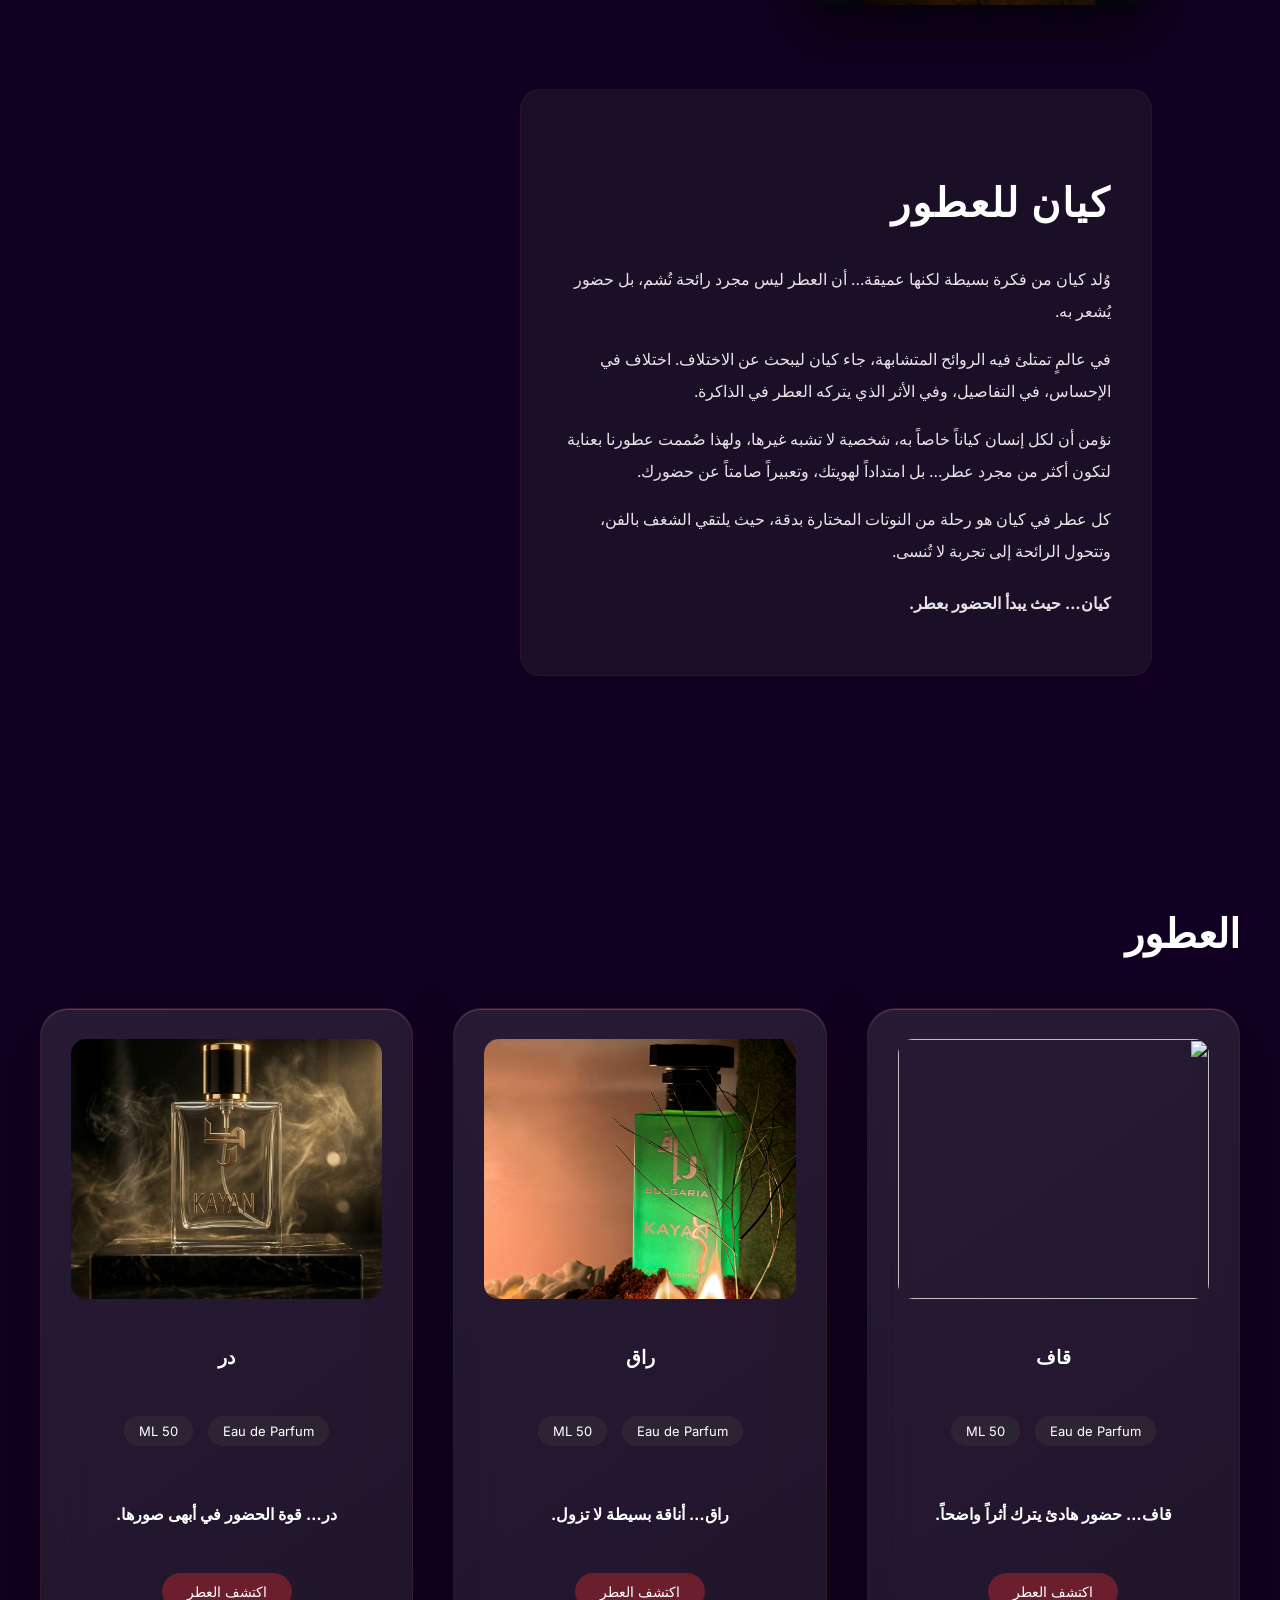
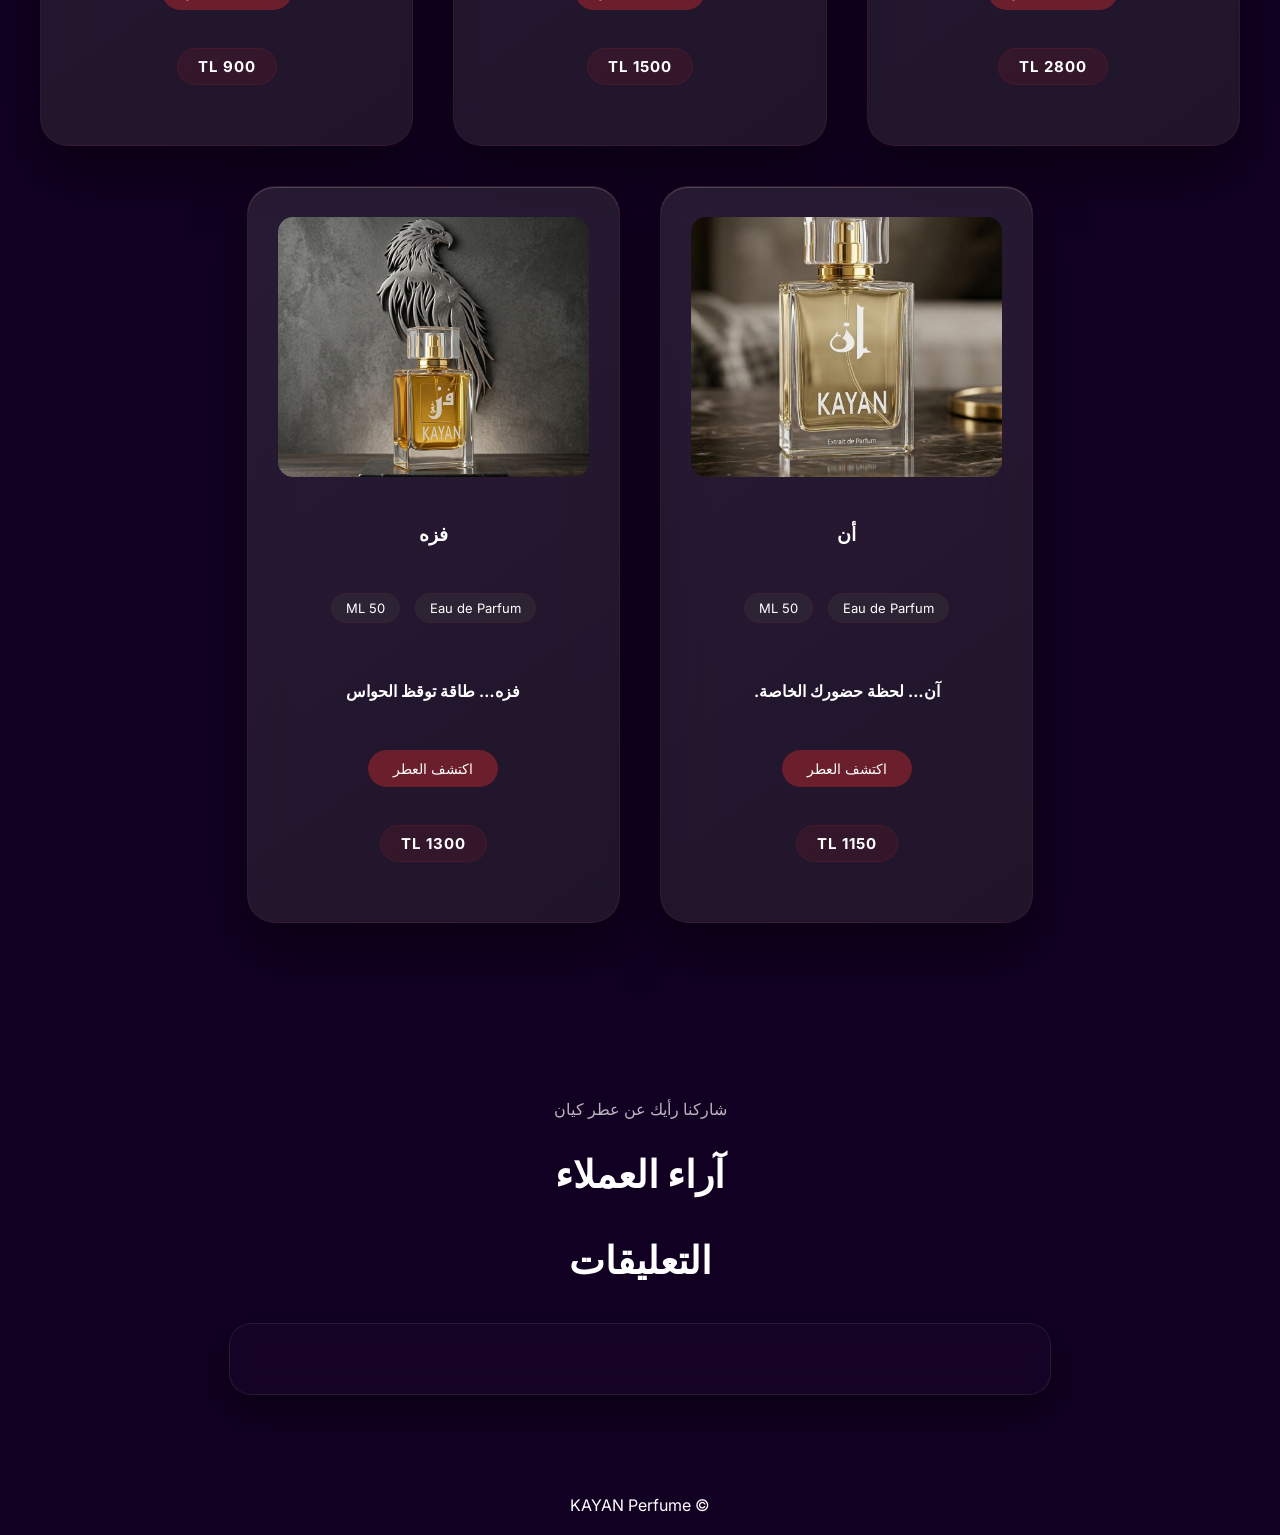
==== commit c1d21afa: "Update index.html testing" ====
--- a/index.html
+++ b/index.html
@@ -2,6 +2,7 @@
 <html lang="ar">
 <head>
   <meta charset="UTF-8">
+  <meta name="viewport" content="width=device-width, initial-scale=1.0">
   <title>KAYAN Perfume</title>
 
   <link rel="stylesheet" href="style.css">
@@ -183,3 +184,4 @@
 
 </html>
 
+
--- a/style.css
+++ b/style.css
@@ -563,8 +563,13 @@
 footer{
 padding:20px;
 background:#120022;
-}
-
+text-align:center;
+}
+
+footer p{
+margin:0;
+text-align:center;
+}
 
 
 
@@ -893,4 +898,5 @@
 border-radius:25px;
 
 color:white;
-}+
+}
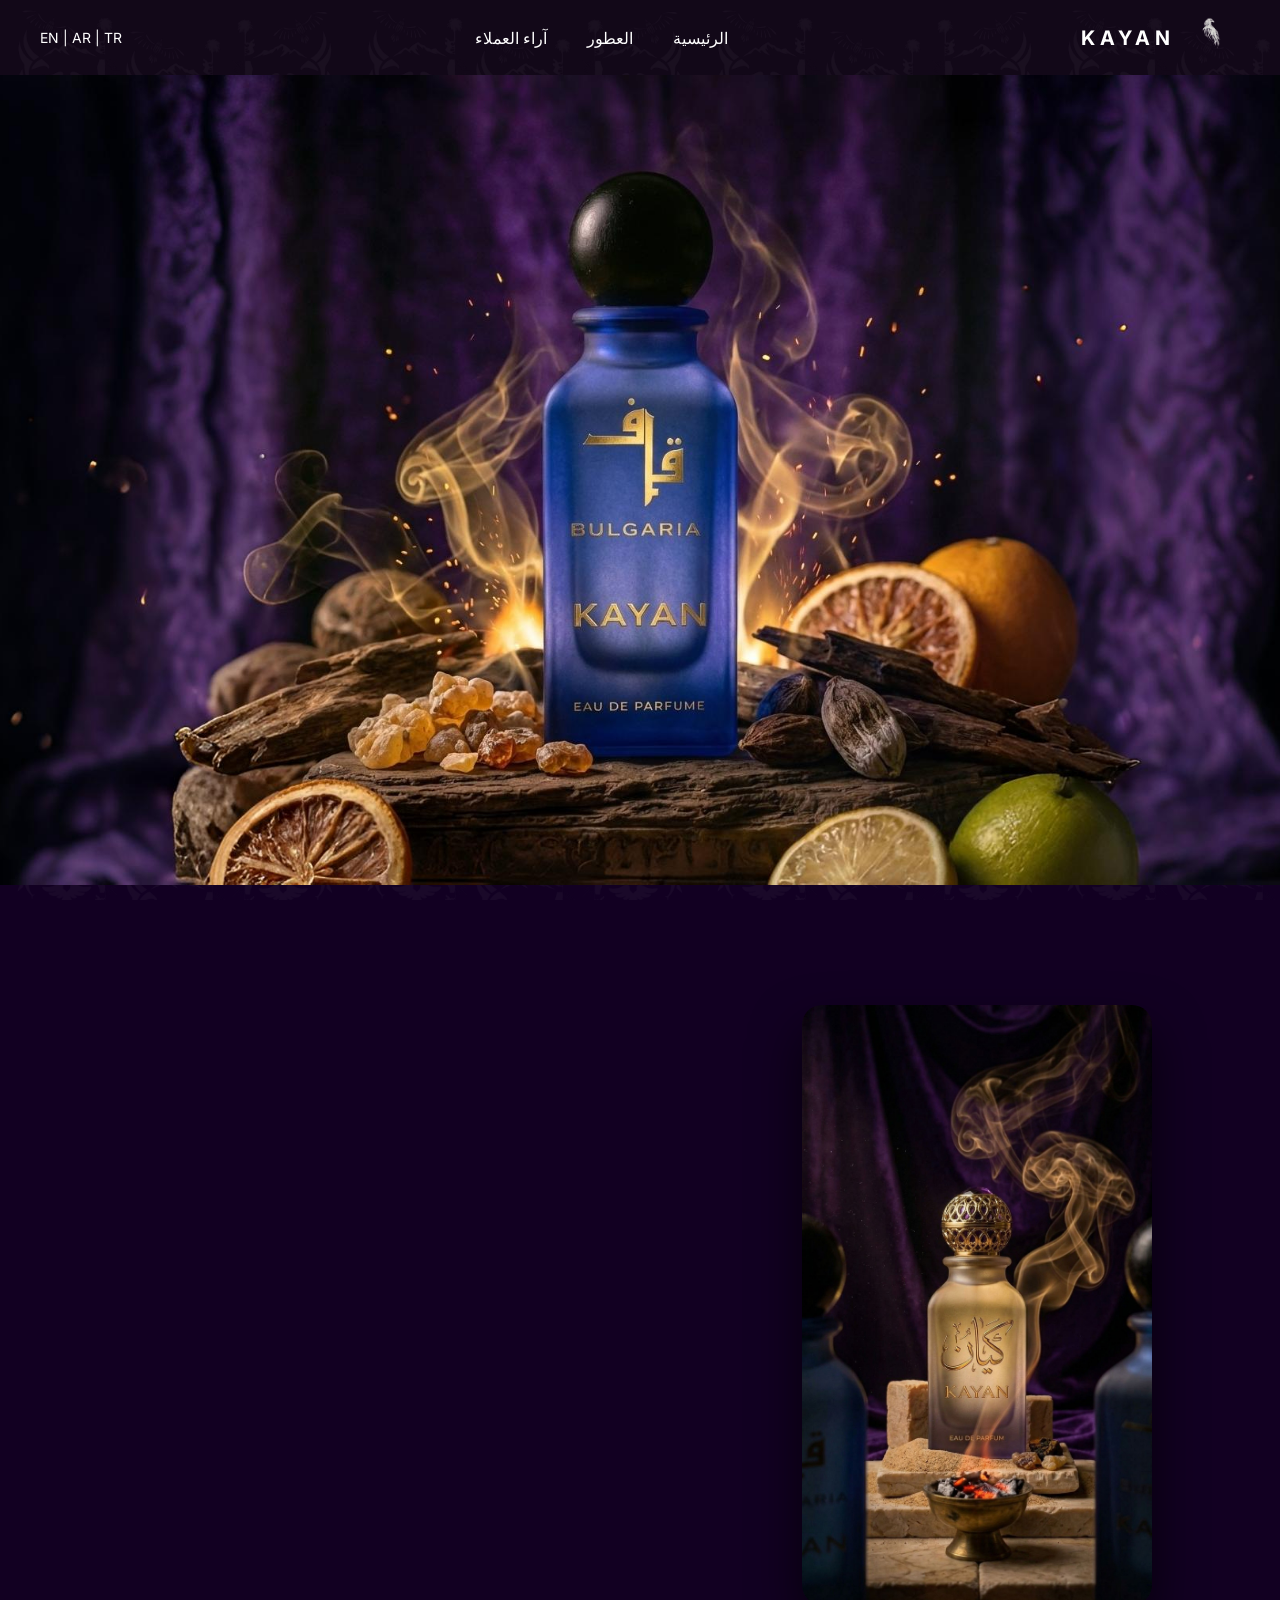
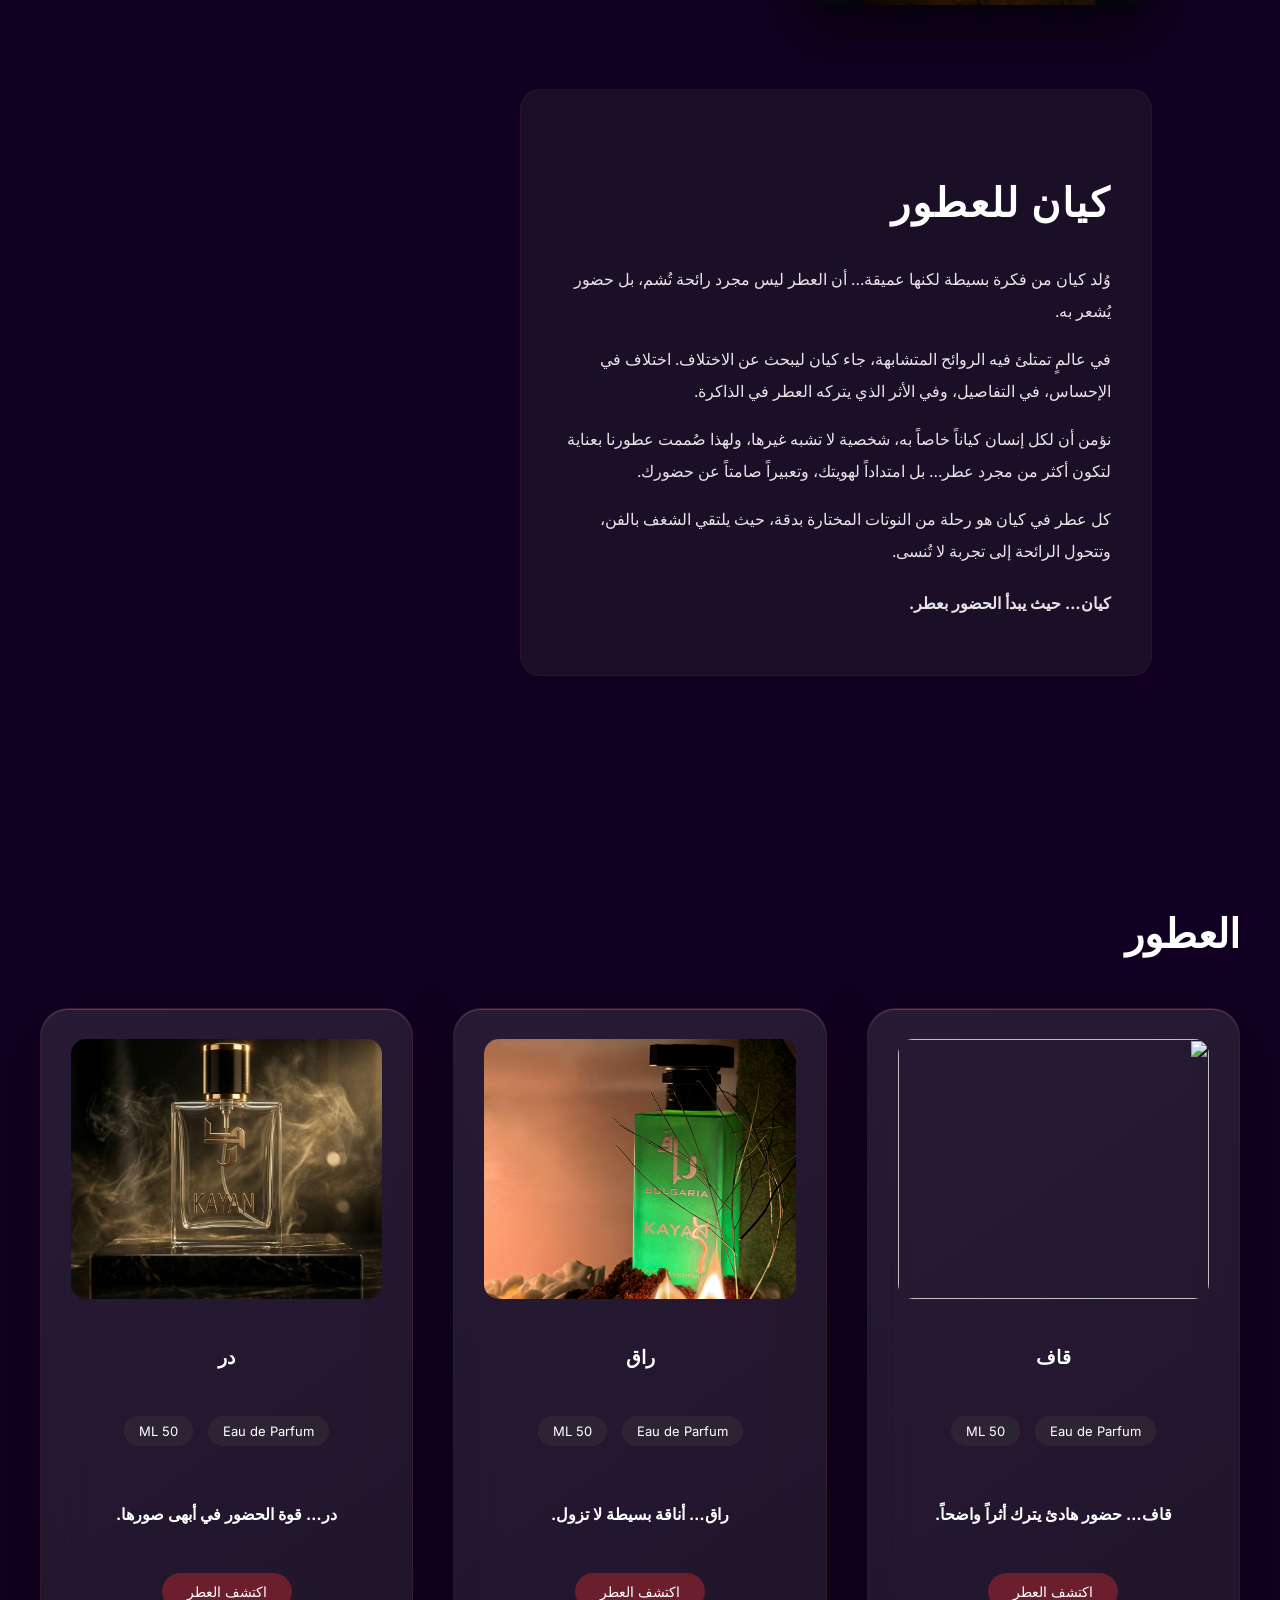
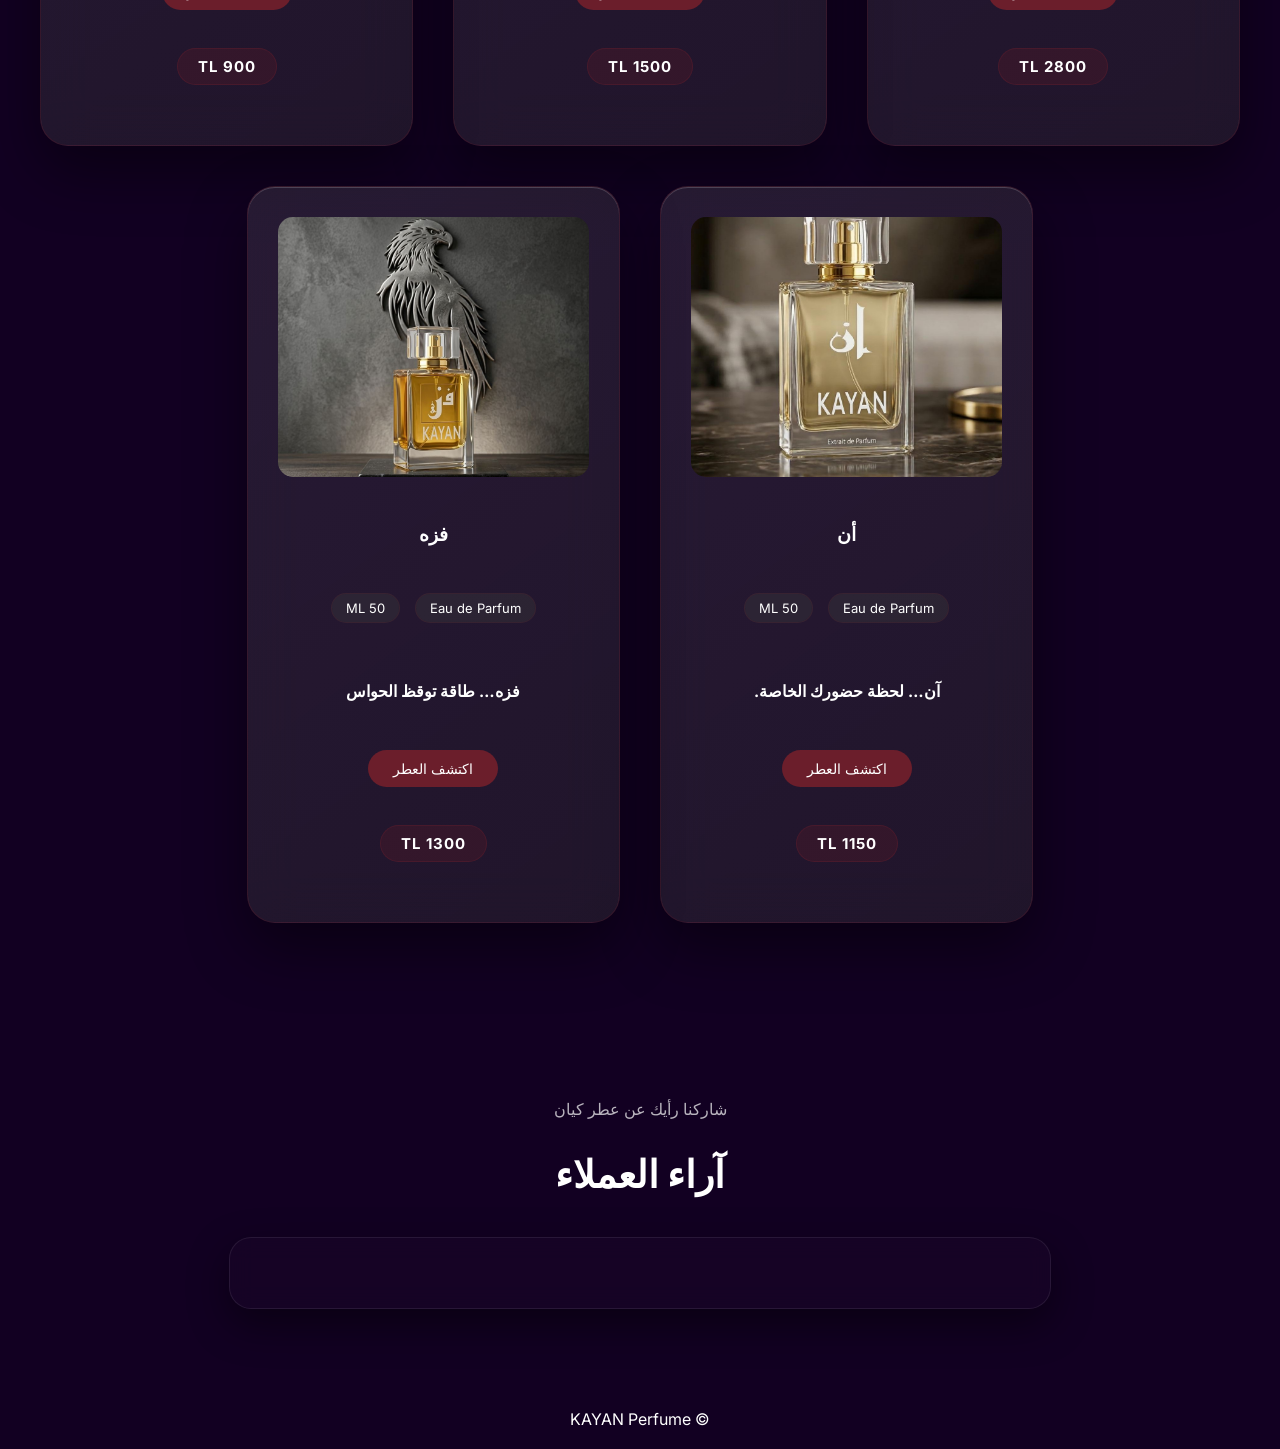
==== commit 69fb2ae9: "Update index.html" ====
--- a/index.html
+++ b/index.html
@@ -4,7 +4,6 @@
   <meta charset="UTF-8">
   <meta name="viewport" content="width=device-width, initial-scale=1.0">
   <title>KAYAN Perfume</title>
-
   <link rel="stylesheet" href="style.css">
 </head>
 
@@ -43,34 +42,34 @@
       </div>
 
       <div class="about-text">
-        <h2>كيان للعطور</h2>
+        <h2 data-key="aboutTitle">كيان للعطور</h2>
 
-        <p>
+        <p data-key="aboutP1">
           وُلد كيان من فكرة بسيطة لكنها عميقة…
           أن العطر ليس مجرد رائحة تُشم، بل حضور يُشعر به.
         </p>
 
-        <p>
+        <p data-key="aboutP2">
           في عالمٍ تمتلئ فيه الروائح المتشابهة،
           جاء كيان ليبحث عن الاختلاف.
           اختلاف في الإحساس، في التفاصيل،
           وفي الأثر الذي يتركه العطر في الذاكرة.
         </p>
 
-        <p>
+        <p data-key="aboutP3">
           نؤمن أن لكل إنسان كياناً خاصاً به،
           شخصية لا تشبه غيرها،
           ولهذا صُممت عطورنا بعناية لتكون أكثر من مجرد عطر…
           بل امتداداً لهويتك، وتعبيراً صامتاً عن حضورك.
         </p>
 
-        <p>
+        <p data-key="aboutP4">
           كل عطر في كيان هو رحلة من النوتات المختارة بدقة،
           حيث يلتقي الشغف بالفن،
           وتتحول الرائحة إلى تجربة لا تُنسى.
         </p>
 
-        <p class="about-quote">
+        <p class="about-quote" data-key="aboutQuote">
           كيان… حيث يبدأ الحضور بعطر.
         </p>
       </div>
@@ -85,71 +84,71 @@
 
       <div class="product-card">
         <img src="images/perfume2.jpg">
-        <h3>قاف</h3>
-      
+        <h3 data-key="qafName">قاف</h3>
 
         <div class="perfume-specs">
-          <span>Eau de Parfum</span>
-          <span>50 ML</span>
+          <span data-key="perfumeType">Eau de Parfum</span>
+          <span data-key="perfumeSize">50 ML</span>
         </div>
-        <p class="tagline">قاف… حضور هادئ يترك أثراً واضحاً.</p>
-        <a href="qaf.html" class="perfume-btn">اكتشف العطر</a>
+
+        <p class="tagline" data-key="qafTagline">قاف… حضور هادئ يترك أثراً واضحاً.</p>
+        <a href="qaf.html" class="perfume-btn" data-key="discover">اكتشف العطر</a>
         <div class="price">2800 TL</div>
       </div>
 
       <div class="product-card">
         <img src="images/perfume1.jpg">
-        <h3>راق</h3>
+        <h3 data-key="raqName">راق</h3>
 
         <div class="perfume-specs">
-          <span>Eau de Parfum</span>
-          <span>50 ML</span>
+          <span data-key="perfumeType">Eau de Parfum</span>
+          <span data-key="perfumeSize">50 ML</span>
         </div>
-        <p class="tagline">راق… أناقة بسيطة لا تزول.</p>
-        <a href="raq.html" class="perfume-btn">اكتشف العطر</a>
+
+        <p class="tagline" data-key="raqTagline">راق… أناقة بسيطة لا تزول.</p>
+        <a href="raq.html" class="perfume-btn" data-key="discover">اكتشف العطر</a>
         <div class="price">1500 TL</div>
       </div>
 
       <div class="product-card">
         <img src="images/dur.jpg">
-        <h3>در</h3>
-       
+        <h3 data-key="durName">در</h3>
 
         <div class="perfume-specs">
-          <span>Eau de Parfum</span>
-          <span>50 ML</span>
+          <span data-key="perfumeType">Eau de Parfum</span>
+          <span data-key="perfumeSize">50 ML</span>
         </div>
 
-        <p class="tagline">در… قوة الحضور في أبهى صورها.</p>
-        <a href="dur.html" class="perfume-btn">اكتشف العطر</a>
+        <p class="tagline" data-key="durTagline">در… قوة الحضور في أبهى صورها.</p>
+        <a href="dur.html" class="perfume-btn" data-key="discover">اكتشف العطر</a>
         <div class="price">900 TL</div>
       </div>
 
       <div class="product-card">
         <img src="images/AN.jpg">
-        <h3>أن</h3>
-        
+        <h3 data-key="aanName">أن</h3>
 
         <div class="perfume-specs">
-          <span>Eau de Parfum</span>
-          <span>50 ML</span>
+          <span data-key="perfumeType">Eau de Parfum</span>
+          <span data-key="perfumeSize">50 ML</span>
         </div>
-        <p class="tagline">آن… لحظة حضورك الخاصة.</p>
-        <a href="an.html" class="perfume-btn">اكتشف العطر</a>
+
+        <p class="tagline" data-key="aanTagline">آن… لحظة حضورك الخاصة.</p>
+        <a href="an.html" class="perfume-btn" data-key="discover">اكتشف العطر</a>
         <div class="price">1150 TL</div>
       </div>
 
       <div class="product-card">
         <img src="images/faz.jpg">
-        <h3>فزه</h3>
-        
+        <h3 data-key="fzhName">فزه</h3>
 
         <div class="perfume-specs">
-          <span>Eau de Parfum</span>
-          <span>50 ML</span>
+          <span data-key="perfumeType">Eau de Parfum</span>
+          <span data-key="perfumeSize">50 ML</span>
         </div>
-        <p class="tagline">فزه… طاقة توقظ الحواس</p>
-        <a href="fazh.html" class="perfume-btn">اكتشف العطر</a>
+
+        <p class="tagline" data-key="fzhTagline">فزه… طاقة توقظ الحواس</p>
+        <a href="fazh.html" class="perfume-btn" data-key="discover">اكتشف العطر</a>
         <div class="price">1300 TL</div>
       </div>
 
@@ -158,12 +157,10 @@
 
   <!-- REVIEWS -->
   <section class="reviews" id="reviews">
-    <p style="opacity:0.7;">شاركنا رأيك عن عطر كيان</p>
+    <p style="opacity:0.7;" data-key="shareOpinion">شاركنا رأيك عن عطر كيان</p>
     <h2 data-key="reviewsTitle">آراء العملاء</h2>
 
- <h2>التعليقات</h2>
-
-<div id="cusdis_thread"
+    <div id="cusdis_thread"
       data-host="https://cusdis.com"
       data-app-id="c2458de2-b516-40a4-8d03-b02d24ebe432"
       data-page-id="kayan"
@@ -181,7 +178,4 @@
   <script async defer src="https://cusdis.com/js/cusdis.es.js"></script>
   <script src="script.js"></script>
 </body>
-
 </html>
-
-
--- a/style.css
+++ b/style.css
@@ -46,7 +46,6 @@
 position:relative;
 z-index:0;
 }
-
 
 .hero::before{
 content:"";
@@ -900,3 +899,148 @@
 color:white;
 
 }
+/* يجعل الصفحة مناسبة للجوال */
+
+@media (max-width: 768px){
+
+  .navbar{
+    flex-direction: column;
+    align-items: center;
+    gap: 12px;
+    padding: 15px 10px;
+  }
+
+  .logo{
+    order: 1;
+    justify-content: center;
+    font-size: 18px;
+    letter-spacing: 3px;
+  }
+
+  .logo-img{
+    width: 42px;
+    height: 42px;
+  }
+
+  .nav-links{
+    order: 2;
+    flex-wrap: wrap;
+    justify-content: center;
+    gap: 18px;
+  }
+
+  .nav-links a{
+    font-size: 16px;
+  }
+
+  .lang{
+    order: 3;
+    font-size: 15px;
+  }
+
+  .hero{
+    height: auto;
+  }
+
+  .hero-image{
+    width: 100%;
+    height: auto;
+    display: block;
+  }
+
+  .about{
+    padding: 70px 20px;
+  }
+
+  .about-container{
+    flex-direction: column;
+    gap: 30px;
+  }
+
+  .about-image img{
+    width: 100%;
+    max-width: 320px;
+  }
+
+  .about-text{
+    width: 100%;
+    max-width: 100%;
+    box-sizing: border-box;
+    padding: 25px 20px;
+  }
+
+  .about-text h2{
+    font-size: 32px;
+  }
+
+  .products{
+    padding: 70px 20px;
+  }
+
+  .products h2{
+    font-size: 32px;
+  }
+
+  .product-grid{
+    grid-template-columns: 1fr !important;
+    gap: 25px;
+  }
+
+  .product-card:nth-child(1),
+  .product-card:nth-child(2),
+  .product-card:nth-child(3),
+  .product-card:nth-child(4),
+  .product-card:nth-child(5){
+    grid-column: auto !important;
+  }
+
+  .product-card{
+    min-height: auto;
+    padding: 22px;
+  }
+
+  .product-card img{
+    height: auto;
+    max-height: 320px;
+  }
+
+  .perfume-page{
+    padding: 40px 20px;
+  }
+
+  .perfume-container{
+    flex-direction: column;
+    gap: 25px;
+    padding: 22px;
+  }
+
+  .perfume-image-box img{
+    width: 100%;
+    max-width: 320px;
+  }
+
+  .perfume-text{
+    width: 100%;
+    max-width: 100%;
+    box-sizing: border-box;
+    padding: 25px 20px;
+  }
+
+  .reviews{
+    padding: 70px 20px;
+  }
+
+  #cusdis_thread{
+    width: 100%;
+    max-width: 100%;
+    box-sizing: border-box;
+    padding: 18px;
+  }
+
+  footer{
+    text-align: center;
+    padding: 20px 10px;
+  }
+}
+
+
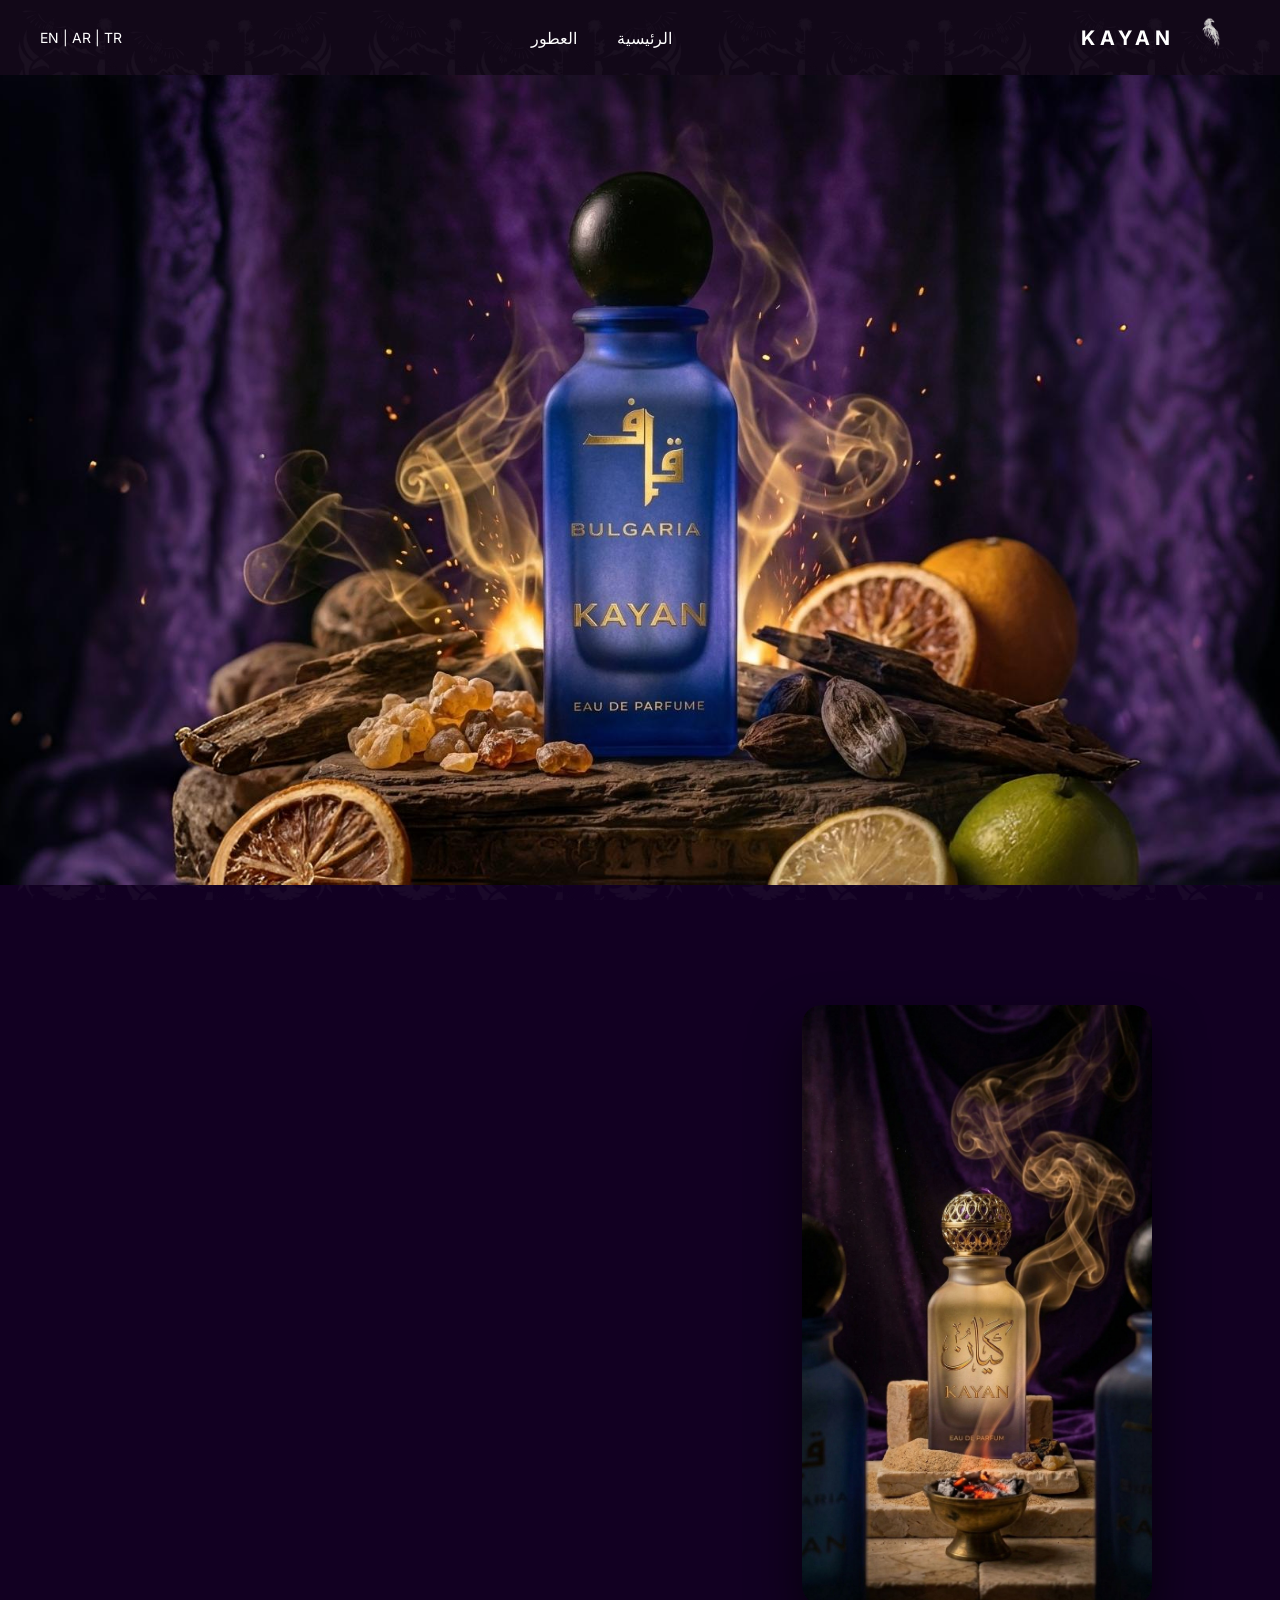
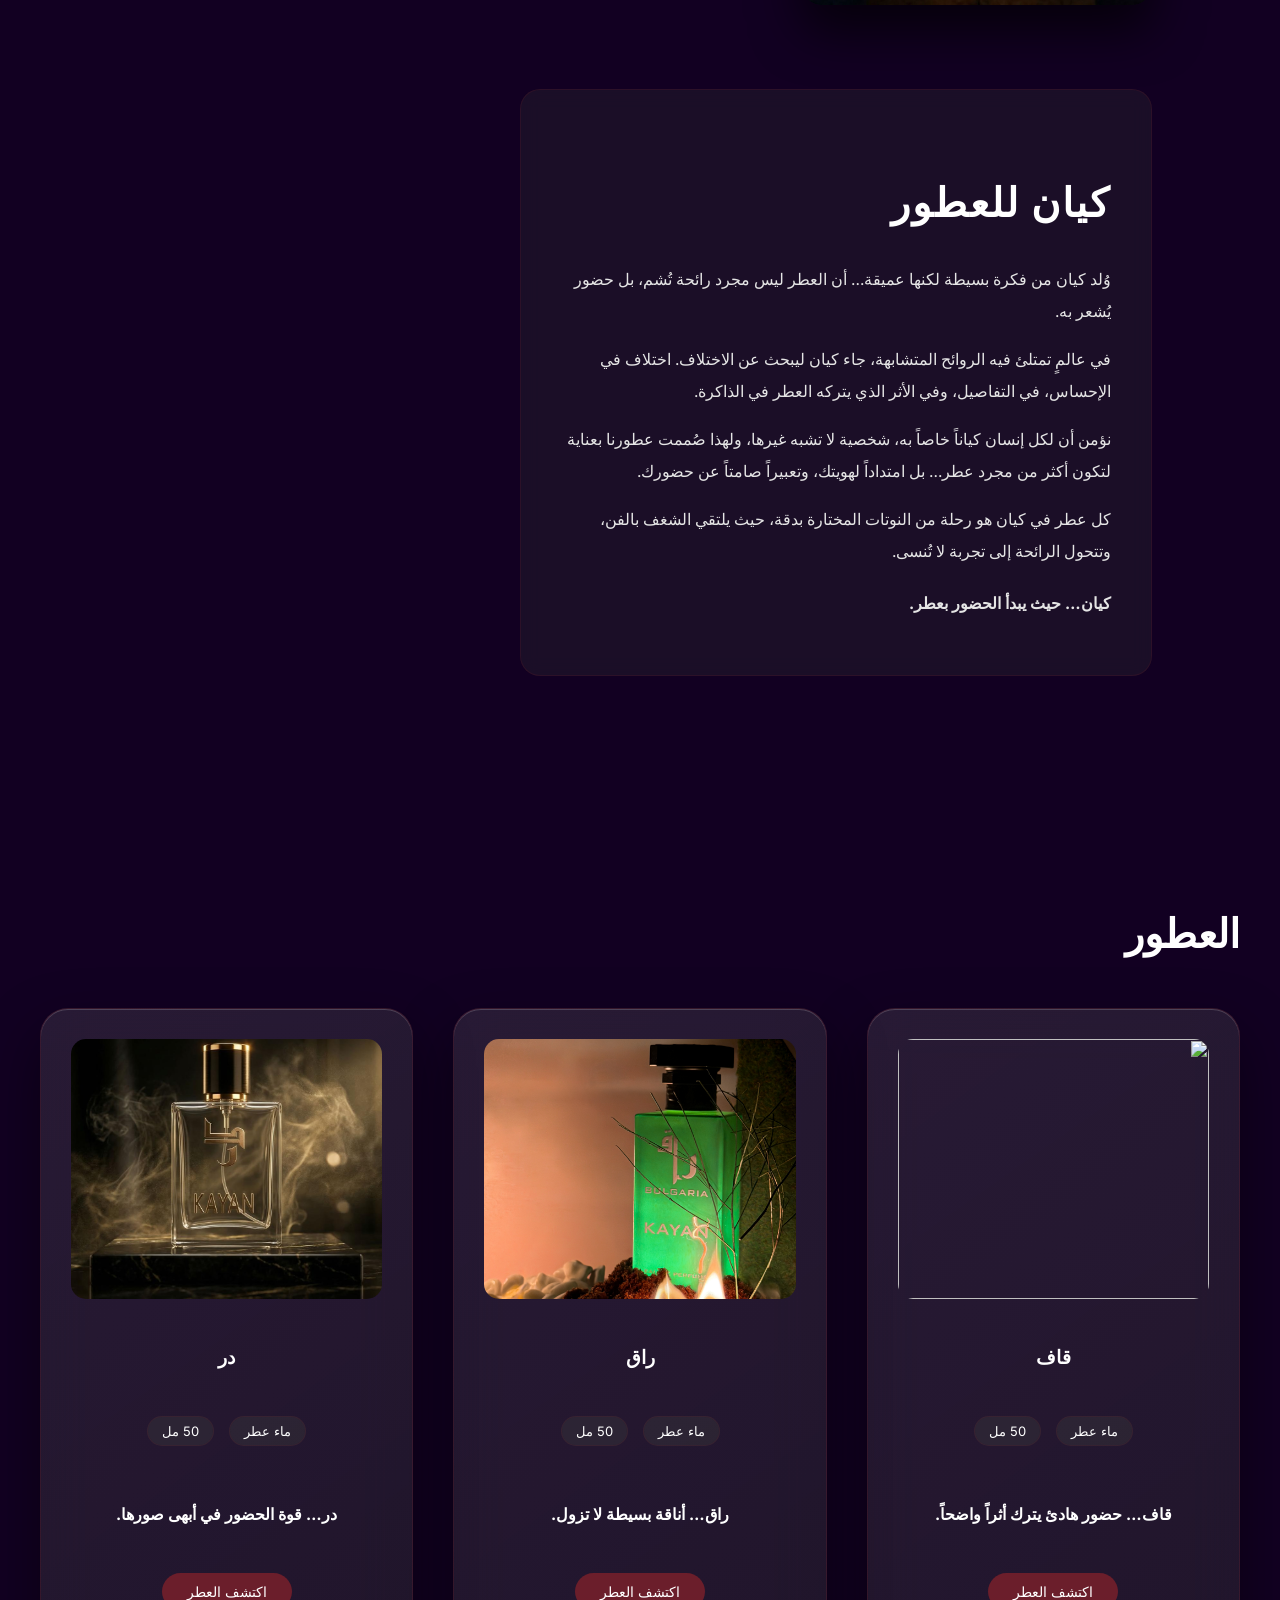
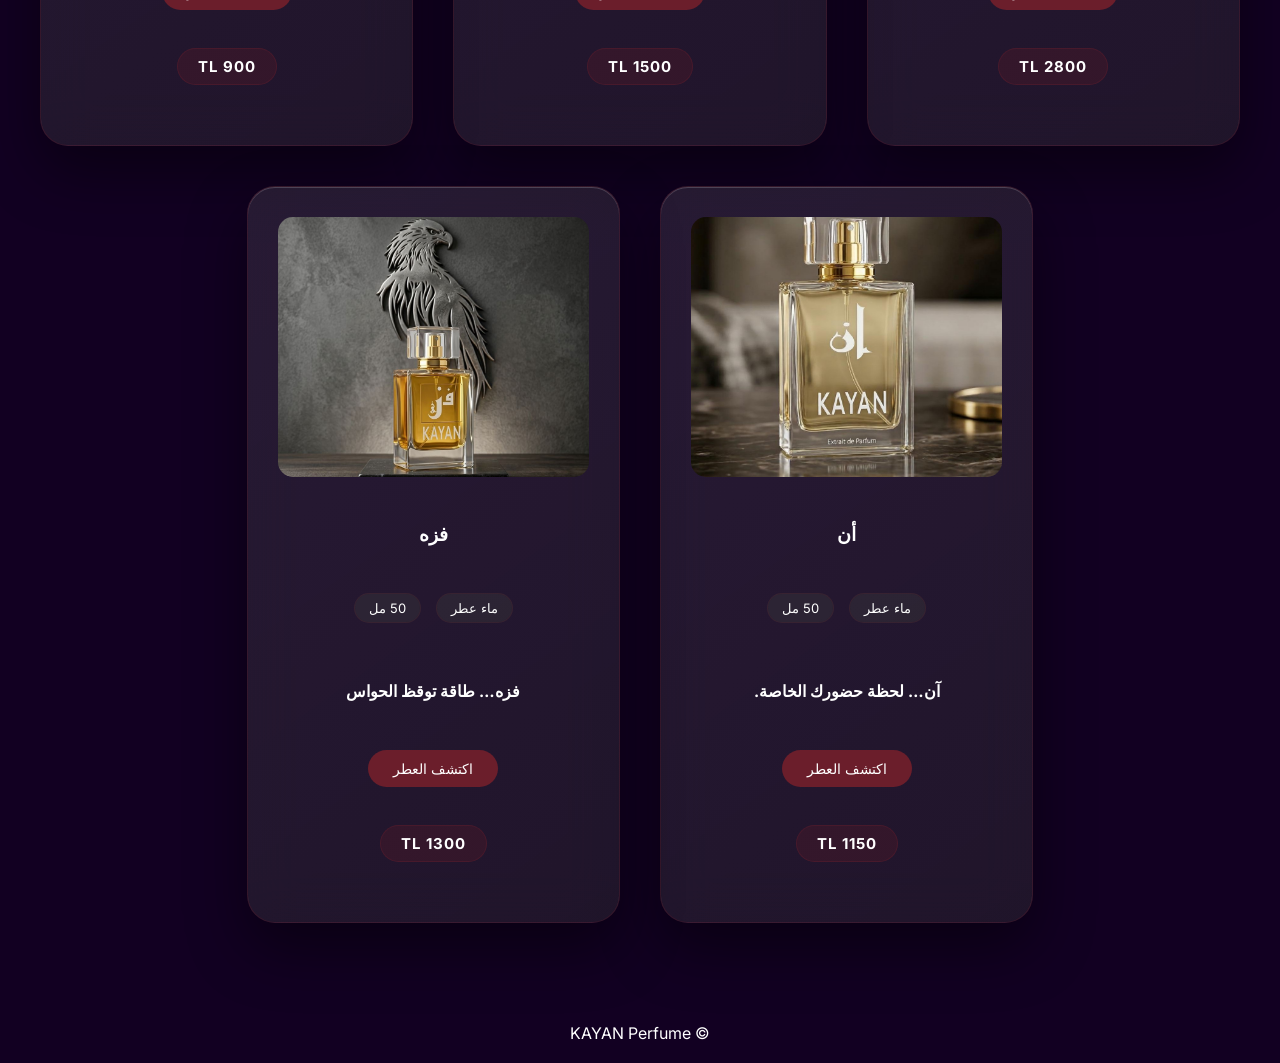
==== commit dca1bf55: "Update index.html" ====
--- a/index.html
+++ b/index.html
@@ -19,7 +19,7 @@
     <ul class="nav-links">
       <li><a href="#" data-key="home">الرئيسية</a></li>
       <li><a href="#products" data-key="perfumes">العطور</a></li>
-      <li><a href="#reviews" data-key="reviews">آراء العملاء</a></li>
+      
     </ul>
 
     <div class="lang">
@@ -155,27 +155,15 @@
     </div>
   </section>
 
-  <!-- REVIEWS -->
-  <section class="reviews" id="reviews">
-    <p style="opacity:0.7;" data-key="shareOpinion">شاركنا رأيك عن عطر كيان</p>
-    <h2 data-key="reviewsTitle">آراء العملاء</h2>
 
-    <div id="cusdis_thread"
-      data-host="https://cusdis.com"
-      data-app-id="c2458de2-b516-40a4-8d03-b02d24ebe432"
-      data-page-id="kayan"
-      data-page-url="kayan-perfume"
-      data-page-title="KAYAN Perfume"
-      data-theme="dark">
-    </div>
-  </section>
 
   <!-- FOOTER -->
   <footer>
     <p>© KAYAN Perfume</p>
   </footer>
 
-  <script async defer src="https://cusdis.com/js/cusdis.es.js"></script>
+  
   <script src="script.js"></script>
 </body>
 </html>
+
